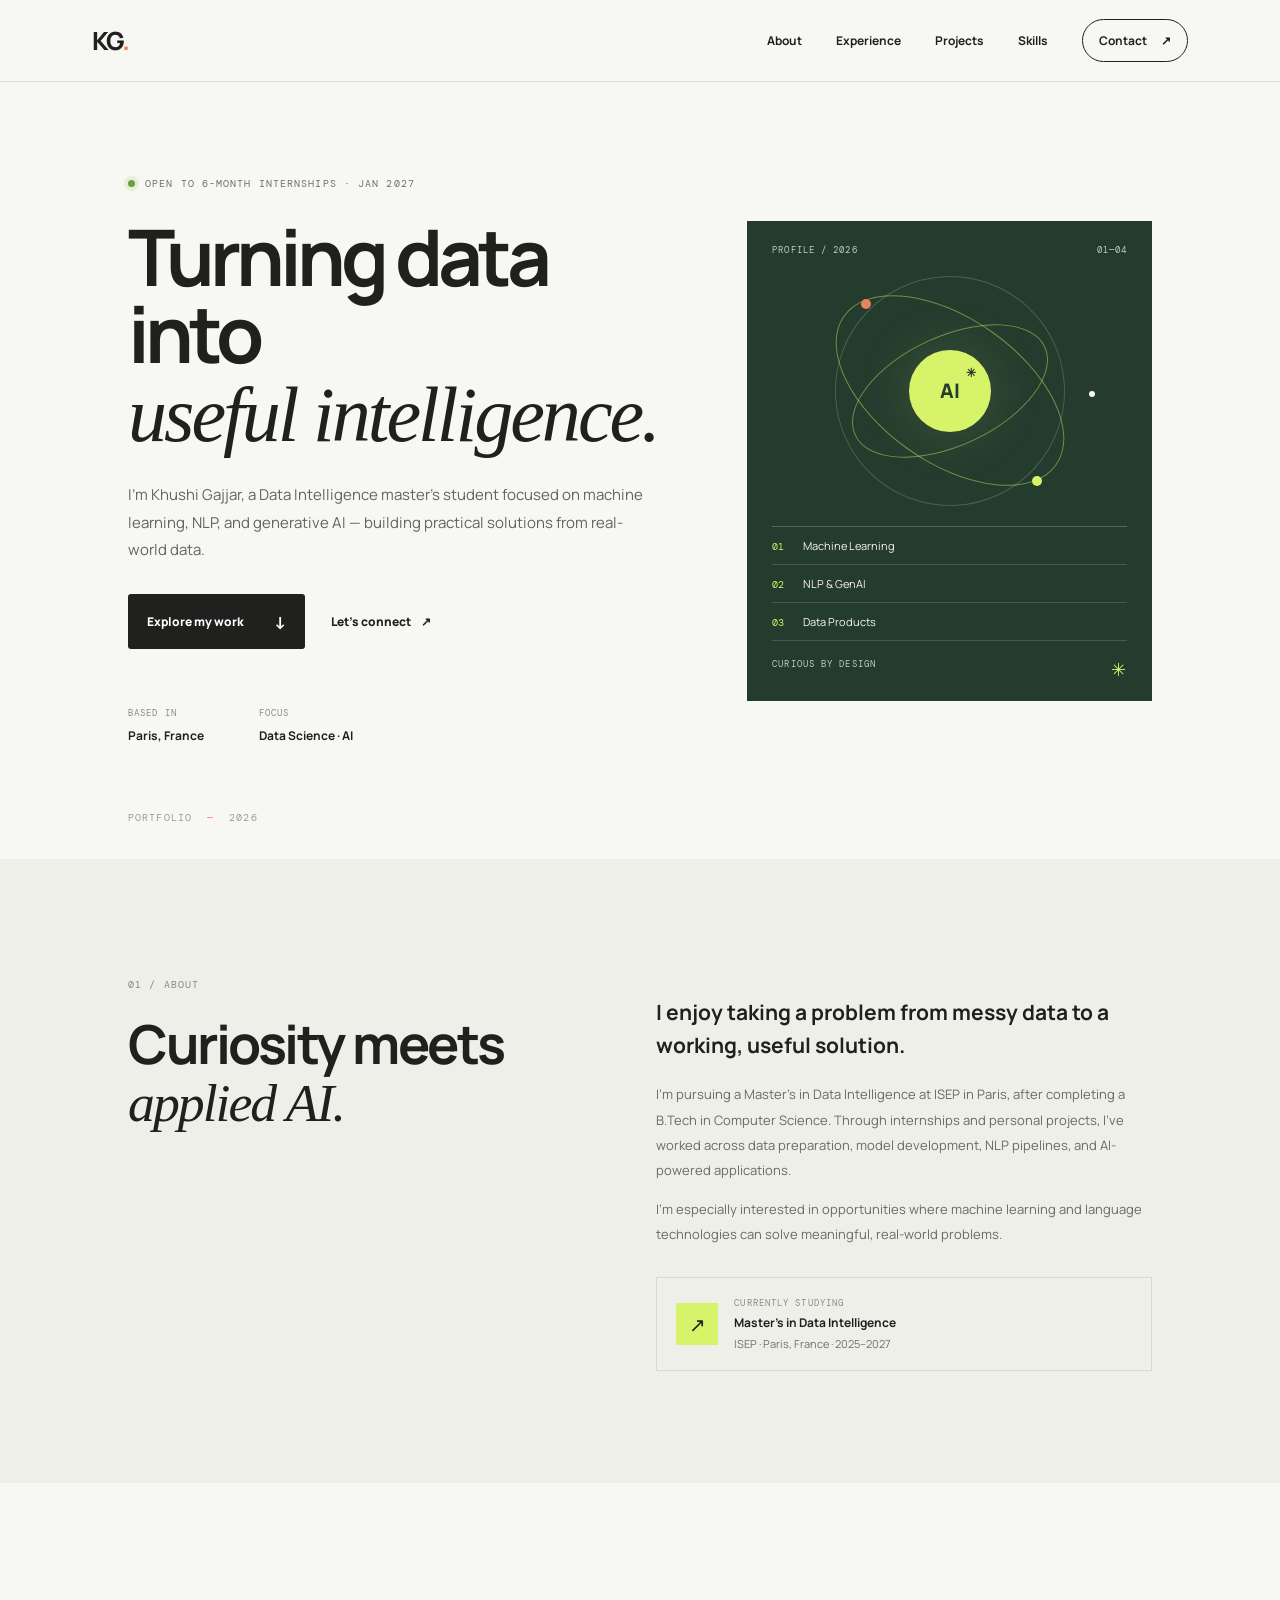
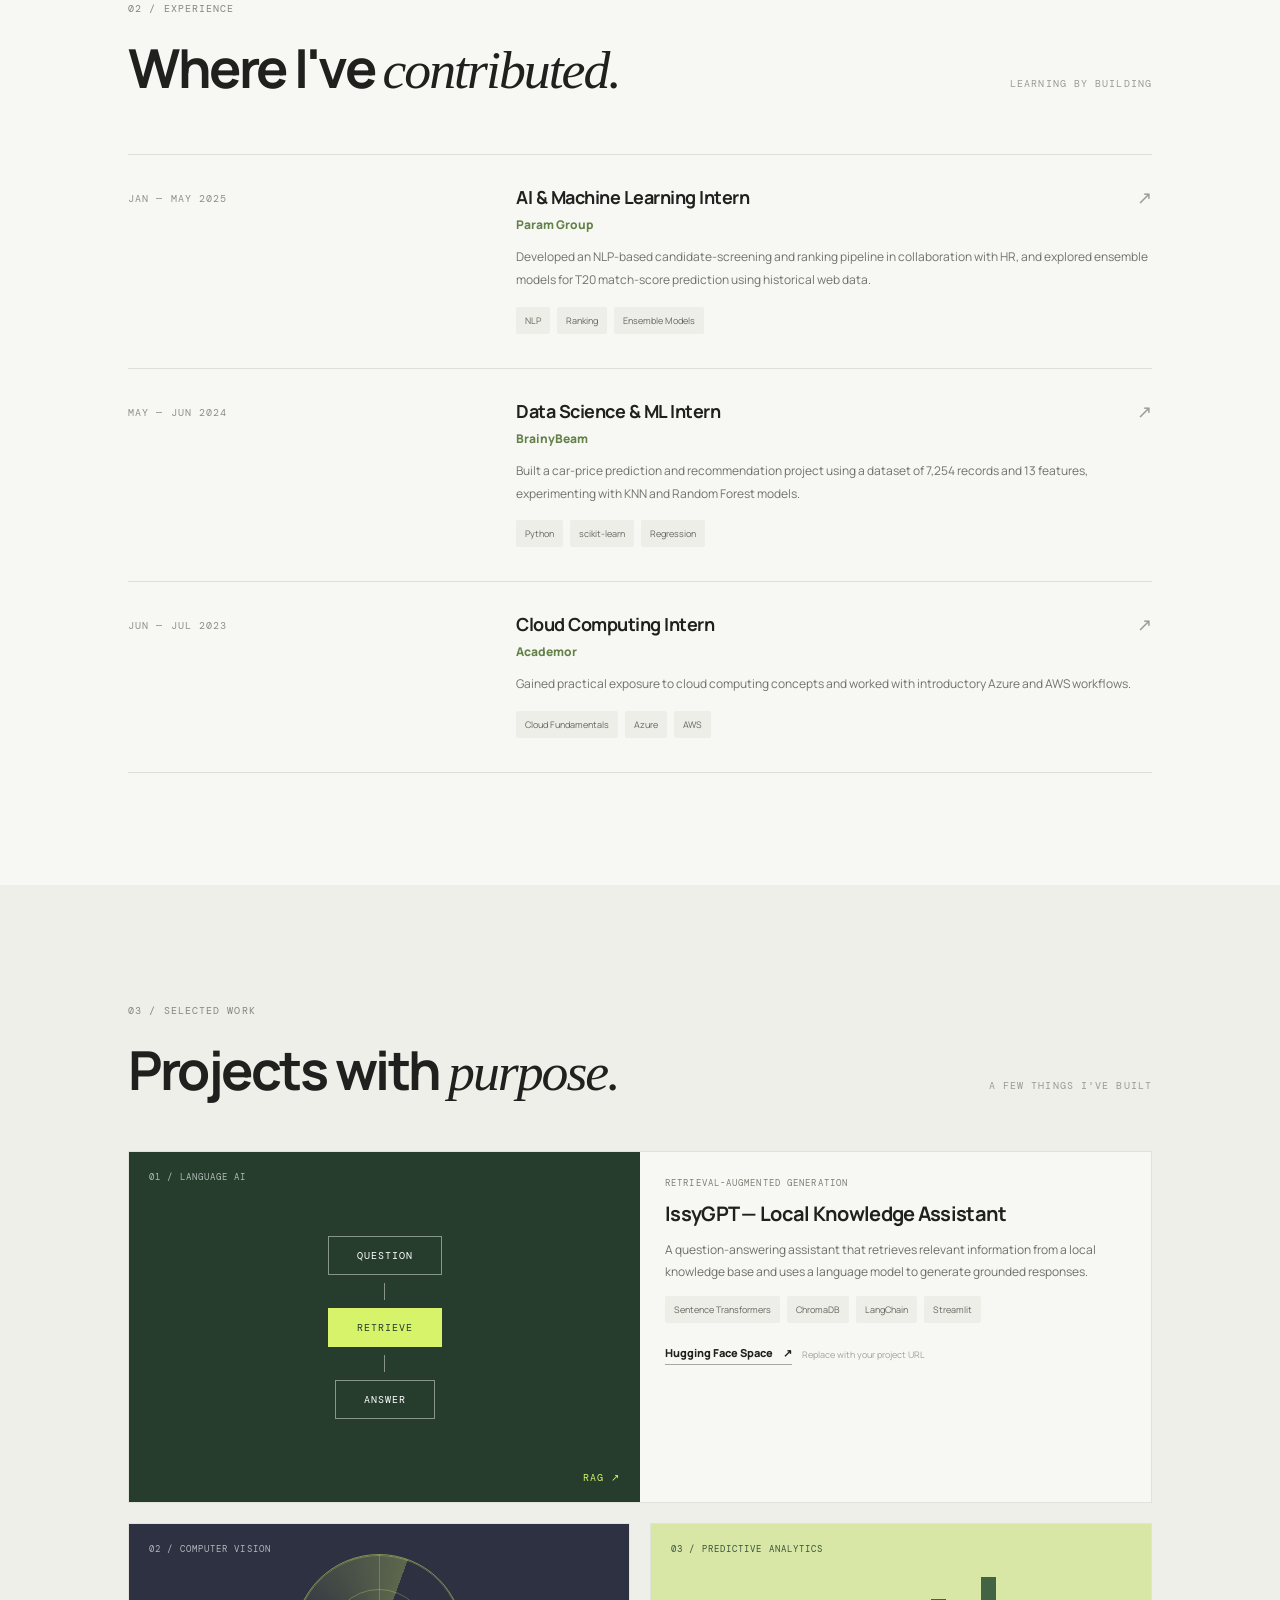
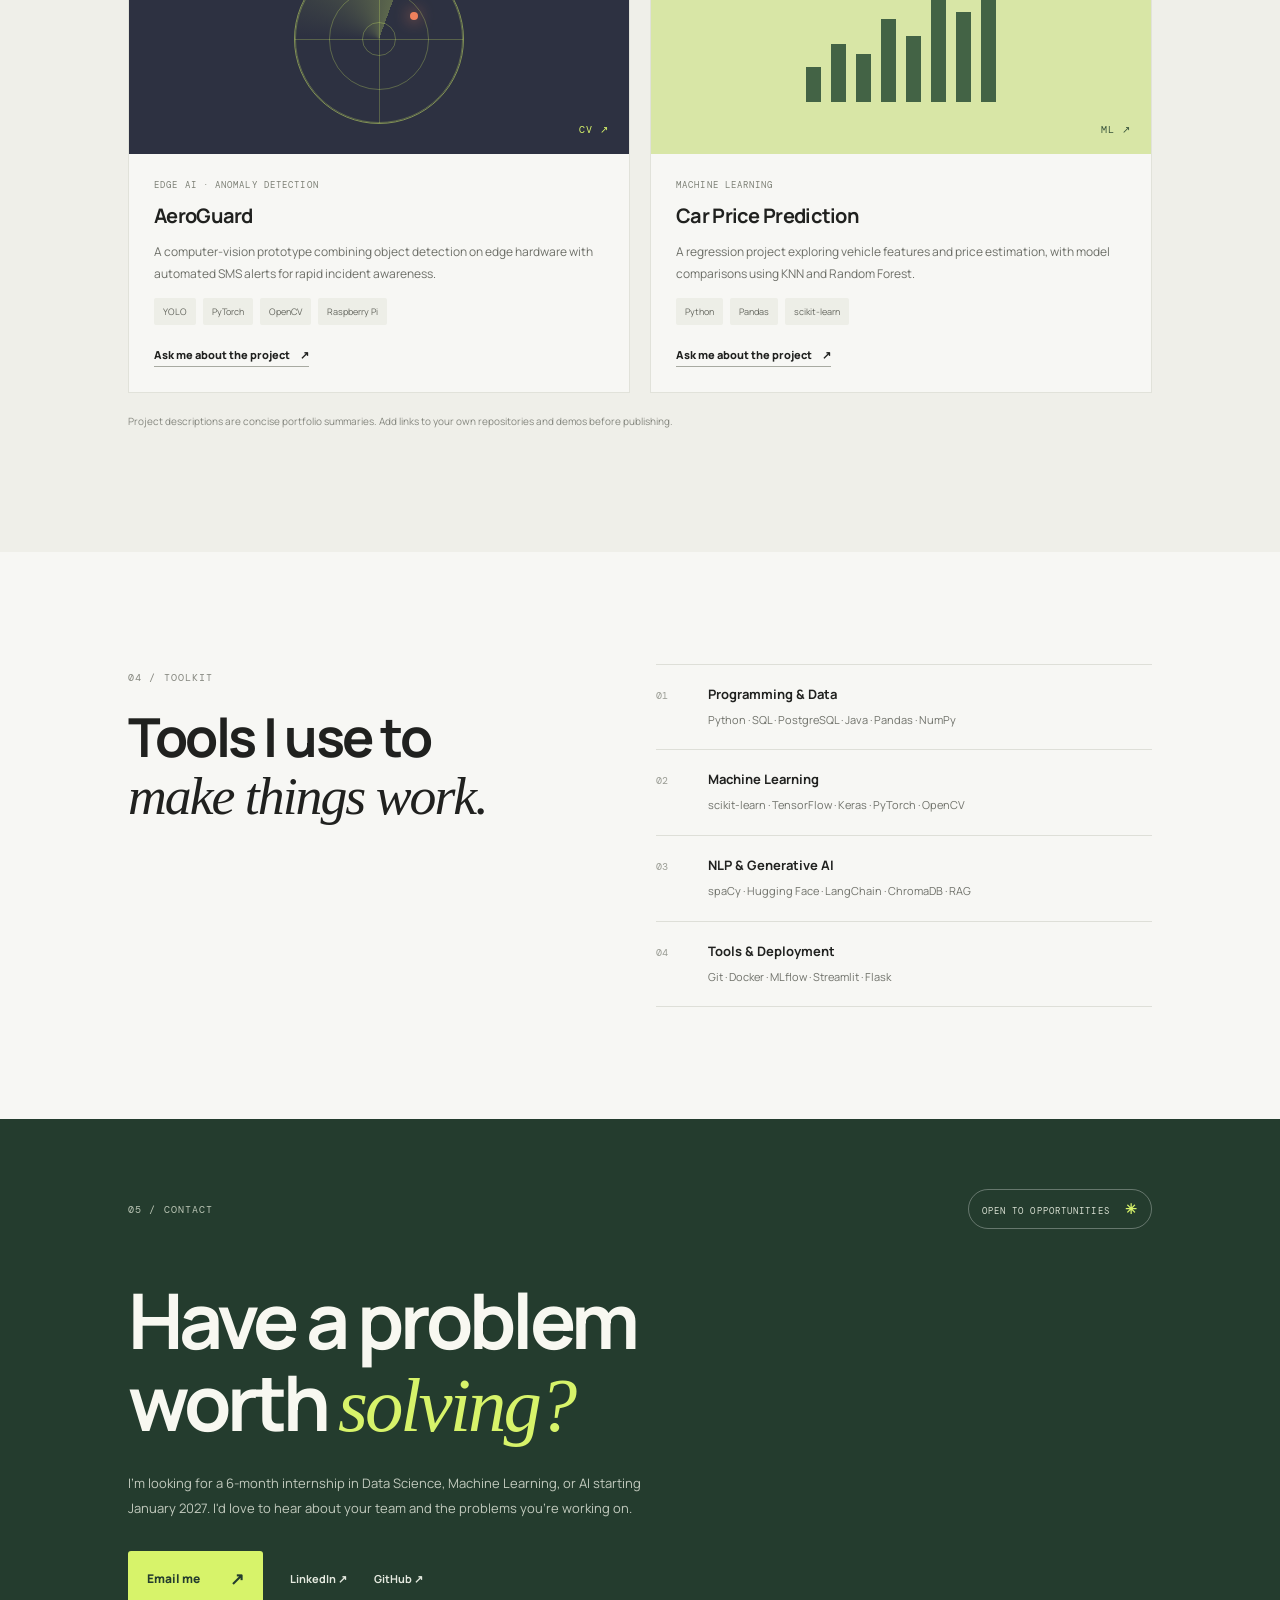
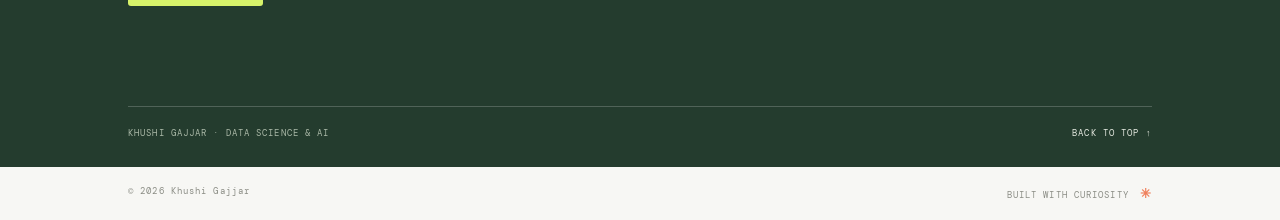
==== index.html @ be87b2b6 "Add files via upload" ====
<!DOCTYPE html>
<html lang="en">
<head>
  <meta charset="UTF-8" />
  <meta name="viewport" content="width=device-width, initial-scale=1.0" />
  <meta name="description" content="Khushi Gajjar — Data Science and AI portfolio. Machine learning, NLP, GenAI, and practical AI applications." />
  <meta name="theme-color" content="#f7f7f4" />
  <title>Khushi Gajjar | Data Science & AI</title>
  <link rel="preconnect" href="https://fonts.googleapis.com">
  <link rel="preconnect" href="https://fonts.gstatic.com" crossorigin>
  <link href="https://fonts.googleapis.com/css2?family=DM+Mono:wght@400;500&family=Manrope:wght@400;500;600;700;800&display=swap" rel="stylesheet">
  <link rel="stylesheet" href="styles.css" />
</head>
<body>
  <div class="page-shell">
    <header class="topbar">
      <a class="wordmark" href="#home" aria-label="Khushi Gajjar home">KG<span>.</span></a>
      <nav class="nav" id="nav">
        <a href="#about">About</a>
        <a href="#experience">Experience</a>
        <a href="#projects">Projects</a>
        <a href="#skills">Skills</a>
        <a class="nav-contact" href="#contact">Contact <span>↗</span></a>
      </nav>
      <button class="menu-toggle" id="menuToggle" aria-label="Toggle navigation" aria-expanded="false">☰</button>
    </header>

    <main>
      <section class="hero section" id="home">
        <div class="hero-copy">
          <div class="eyebrow"><span class="status-dot"></span> OPEN TO 6-MONTH INTERNSHIPS · JAN 2027</div>
          <h1>Turning data into<br><span class="serif-accent">useful intelligence.</span></h1>
          <p class="hero-lede">I'm Khushi Gajjar, a Data Intelligence master's student focused on machine learning, NLP, and generative AI — building practical solutions from real-world data.</p>
          <div class="hero-actions">
            <a class="button button-dark" href="#projects">Explore my work <span>↓</span></a>
            <a class="text-link" href="#contact">Let's connect <span>↗</span></a>
          </div>
          <div class="hero-meta">
            <div><span class="meta-label">BASED IN</span><strong>Paris, France</strong></div>
            <div><span class="meta-label">FOCUS</span><strong>Data Science · AI</strong></div>
          </div>
        </div>
        <aside class="hero-card" aria-label="Portfolio focus">
          <div class="card-topline"><span>PROFILE / 2026</span><span>01—04</span></div>
          <div class="orbit-art" aria-hidden="true">
            <div class="orbit orbit-one"></div><div class="orbit orbit-two"></div><div class="orbit orbit-three"></div>
            <div class="orbit-core">AI<span>✳</span></div>
            <i class="node node-a"></i><i class="node node-b"></i><i class="node node-c"></i>
          </div>
          <div class="focus-list">
            <div><span>01</span> Machine Learning</div>
            <div><span>02</span> NLP & GenAI</div>
            <div><span>03</span> Data Products</div>
          </div>
          <div class="card-footer"><span>CURIOUS BY DESIGN</span><span>✳</span></div>
        </aside>
        <div class="hero-index">PORTFOLIO <span>—</span> 2026</div>
      </section>

      <section class="section about-section" id="about">
        <div class="section-heading">
          <span class="section-kicker">01 / ABOUT</span>
          <h2>Curiosity meets<br><span class="serif-accent">applied AI.</span></h2>
        </div>
        <div class="about-content">
          <p class="about-lede">I enjoy taking a problem from messy data to a working, useful solution.</p>
          <p>I'm pursuing a Master's in Data Intelligence at ISEP in Paris, after completing a B.Tech in Computer Science. Through internships and personal projects, I've worked across data preparation, model development, NLP pipelines, and AI-powered applications.</p>
          <p>I'm especially interested in opportunities where machine learning and language technologies can solve meaningful, real-world problems.</p>
          <div class="education-card">
            <div class="education-icon">↗</div>
            <div><span class="meta-label">CURRENTLY STUDYING</span><strong>Master's in Data Intelligence</strong><small>ISEP · Paris, France · 2025–2027</small></div>
          </div>
        </div>
      </section>

      <section class="section experience-section" id="experience">
        <div class="section-heading row-heading">
          <div><span class="section-kicker">02 / EXPERIENCE</span><h2>Where I've <span class="serif-accent">contributed.</span></h2></div>
          <span class="side-note">LEARNING BY BUILDING</span>
        </div>
        <div class="timeline">
          <article class="timeline-item">
            <div class="timeline-date">JAN — MAY 2025</div>
            <div class="timeline-main">
              <div class="timeline-title"><h3>AI & Machine Learning Intern</h3><span class="timeline-arrow">↗</span></div>
              <div class="company">Param Group</div>
              <p>Developed an NLP-based candidate-screening and ranking pipeline in collaboration with HR, and explored ensemble models for T20 match-score prediction using historical web data.</p>
              <div class="tag-row"><span>NLP</span><span>Ranking</span><span>Ensemble Models</span></div>
            </div>
          </article>
          <article class="timeline-item">
            <div class="timeline-date">MAY — JUN 2024</div>
            <div class="timeline-main">
              <div class="timeline-title"><h3>Data Science & ML Intern</h3><span class="timeline-arrow">↗</span></div>
              <div class="company">BrainyBeam</div>
              <p>Built a car-price prediction and recommendation project using a dataset of 7,254 records and 13 features, experimenting with KNN and Random Forest models.</p>
              <div class="tag-row"><span>Python</span><span>scikit-learn</span><span>Regression</span></div>
            </div>
          </article>
          <article class="timeline-item">
            <div class="timeline-date">JUN — JUL 2023</div>
            <div class="timeline-main">
              <div class="timeline-title"><h3>Cloud Computing Intern</h3><span class="timeline-arrow">↗</span></div>
              <div class="company">Academor</div>
              <p>Gained practical exposure to cloud computing concepts and worked with introductory Azure and AWS workflows.</p>
              <div class="tag-row"><span>Cloud Fundamentals</span><span>Azure</span><span>AWS</span></div>
            </div>
          </article>
        </div>
      </section>

      <section class="section projects-section" id="projects">
        <div class="section-heading row-heading">
          <div><span class="section-kicker">03 / SELECTED WORK</span><h2>Projects with <span class="serif-accent">purpose.</span></h2></div>
          <span class="side-note">A FEW THINGS I'VE BUILT</span>
        </div>
        <div class="project-grid">
          <article class="project-card project-featured">
            <div class="project-visual visual-rag"><span class="visual-label">01 / LANGUAGE AI</span><div class="rag-graphic"><div class="rag-box">QUESTION</div><div class="rag-line"></div><div class="rag-box rag-box-accent">RETRIEVE</div><div class="rag-line"></div><div class="rag-box">ANSWER</div></div><span class="visual-corner">RAG ↗</span></div>
            <div class="project-info"><div class="project-type">RETRIEVAL-AUGMENTED GENERATION</div><h3>IssyGPT — Local Knowledge Assistant</h3><p>A question-answering assistant that retrieves relevant information from a local knowledge base and uses a language model to generate grounded responses.</p><div class="tag-row"><span>Sentence Transformers</span><span>ChromaDB</span><span>LangChain</span><span>Streamlit</span></div><div class="project-links"><a href="https://huggingface.co/spaces" target="_blank" rel="noreferrer">Hugging Face Space <span>↗</span></a><span class="edit-note">Replace with your project URL</span></div></div>
          </article>
          <article class="project-card">
            <div class="project-visual visual-vision"><span class="visual-label">02 / COMPUTER VISION</span><div class="radar"><div class="radar-ring ring-one"></div><div class="radar-ring ring-two"></div><div class="radar-ring ring-three"></div><div class="radar-sweep"></div><div class="radar-point"></div></div><span class="visual-corner">CV ↗</span></div>
            <div class="project-info"><div class="project-type">EDGE AI · ANOMALY DETECTION</div><h3>AeroGuard</h3><p>A computer-vision prototype combining object detection on edge hardware with automated SMS alerts for rapid incident awareness.</p><div class="tag-row"><span>YOLO</span><span>PyTorch</span><span>OpenCV</span><span>Raspberry Pi</span></div><div class="project-links"><a href="#contact">Ask me about the project <span>↗</span></a></div></div>
          </article>
          <article class="project-card">
            <div class="project-visual visual-data"><span class="visual-label">03 / PREDICTIVE ANALYTICS</span><div class="chart-bars"><i style="height:28%"></i><i style="height:46%"></i><i style="height:38%"></i><i style="height:66%"></i><i style="height:53%"></i><i style="height:82%"></i><i style="height:72%"></i><i style="height:100%"></i></div><span class="visual-corner">ML ↗</span></div>
            <div class="project-info"><div class="project-type">MACHINE LEARNING</div><h3>Car Price Prediction</h3><p>A regression project exploring vehicle features and price estimation, with model comparisons using KNN and Random Forest.</p><div class="tag-row"><span>Python</span><span>Pandas</span><span>scikit-learn</span></div><div class="project-links"><a href="#contact">Ask me about the project <span>↗</span></a></div></div>
          </article>
        </div>
        <p class="project-disclaimer">Project descriptions are concise portfolio summaries. Add links to your own repositories and demos before publishing.</p>
      </section>

      <section class="section skills-section" id="skills">
        <div class="section-heading">
          <span class="section-kicker">04 / TOOLKIT</span>
          <h2>Tools I use to<br><span class="serif-accent">make things work.</span></h2>
        </div>
        <div class="skills-content">
          <div class="skill-group"><span class="skill-number">01</span><div><h3>Programming & Data</h3><p>Python · SQL · PostgreSQL · Java · Pandas · NumPy</p></div></div>
          <div class="skill-group"><span class="skill-number">02</span><div><h3>Machine Learning</h3><p>scikit-learn · TensorFlow · Keras · PyTorch · OpenCV</p></div></div>
          <div class="skill-group"><span class="skill-number">03</span><div><h3>NLP & Generative AI</h3><p>spaCy · Hugging Face · LangChain · ChromaDB · RAG</p></div></div>
          <div class="skill-group"><span class="skill-number">04</span><div><h3>Tools & Deployment</h3><p>Git · Docker · MLflow · Streamlit · Flask</p></div></div>
        </div>
      </section>

      <section class="contact-section" id="contact">
        <div class="contact-top"><span class="section-kicker">05 / CONTACT</span><span class="contact-stamp">OPEN TO OPPORTUNITIES <b>✳</b></span></div>
        <h2>Have a problem<br>worth <span class="serif-accent">solving?</span></h2>
        <p>I'm looking for a 6-month internship in Data Science, Machine Learning, or AI starting January 2027. I'd love to hear about your team and the problems you're working on.</p>
        <div class="contact-actions"><a class="button button-light" href="mailto:YOUR_EMAIL@example.com">Email me <span>↗</span></a><a class="contact-link" href="https://www.linkedin.com/" target="_blank" rel="noreferrer">LinkedIn ↗</a><a class="contact-link" href="https://github.com/" target="_blank" rel="noreferrer">GitHub ↗</a></div>
        <div class="contact-bottom"><span>KHUSHI GAJJAR · DATA SCIENCE & AI</span><a href="#home">BACK TO TOP ↑</a></div>
      </section>
    </main>
    <footer><span>© <span id="year"></span> Khushi Gajjar</span><span>BUILT WITH CURIOSITY <b>✳</b></span></footer>
  </div>
  <script src="script.js"></script>
</body>
</html>
---- styles.css ----
:root {
  --paper: #f7f7f4; --ink: #20211f; --muted: #6f716b; --line: #dedfd8;
  --green: #d7f36a; --deep-green: #243c2e; --orange: #ef805c; --serif: Georgia, "Times New Roman", serif;
}
* { box-sizing: border-box; }
html { scroll-behavior: smooth; scroll-padding-top: 90px; }
body { margin: 0; background: var(--paper); color: var(--ink); font-family: "Manrope", Arial, sans-serif; -webkit-font-smoothing: antialiased; }
a { color: inherit; text-decoration: none; }
.page-shell { max-width: 1600px; margin: auto; overflow: hidden; }
.topbar { height: 82px; padding: 0 7.2%; display: flex; align-items: center; justify-content: space-between; border-bottom: 1px solid var(--line); }
.wordmark { font-weight: 800; font-size: 25px; letter-spacing: -2px; }.wordmark span { color: var(--orange); }
.nav { display: flex; gap: 34px; align-items: center; font-size: 12px; font-weight: 700; }
.nav a { transition: opacity .2s; }.nav a:hover, .text-link:hover { opacity: .6; }
.nav-contact { border: 1px solid var(--ink); padding: 12px 16px; border-radius: 99px; }.nav-contact span { margin-left: 12px; }
.menu-toggle { display: none; border: 0; background: none; font-size: 24px; }
.section { padding: 112px 10%; }
.hero { min-height: 650px; display: grid; grid-template-columns: 1.15fr .85fr; align-items: center; gap: 7%; position: relative; padding-top: 95px; padding-bottom: 115px; }
.eyebrow, .section-kicker, .meta-label, .card-topline, .card-footer, .hero-index, .timeline-date, .project-type, .visual-label, .visual-corner, .side-note, .contact-stamp, .contact-bottom, footer { font-family: "DM Mono", monospace; font-size: 10px; letter-spacing: 1.1px; }
.eyebrow { display: flex; align-items: center; gap: 10px; color: var(--muted); margin-bottom: 28px; }.status-dot { width: 7px; height: 7px; background: #6e9e42; border-radius: 50%; box-shadow: 0 0 0 4px #e6efd9; }
h1 { font-size: clamp(48px, 6.1vw, 88px); line-height: .99; letter-spacing: -5px; margin: 0; font-weight: 700; }
.serif-accent { font-family: var(--serif); font-weight: 400; font-style: italic; letter-spacing: -3px; }
.hero-lede { max-width: 520px; color: #62645e; line-height: 1.85; font-size: 15px; margin: 28px 0 30px; }
.hero-actions { display: flex; align-items: center; gap: 26px; }.button { display: inline-flex; align-items: center; justify-content: space-between; gap: 30px; padding: 16px 19px; border-radius: 3px; font-size: 12px; font-weight: 800; transition: transform .2s; }.button:hover { transform: translateY(-3px); }.button-dark { background: var(--ink); color: white; }.button span { font-size: 17px; }.text-link { font-size: 12px; font-weight: 800; }.text-link span { margin-left: 8px; }
.hero-meta { display: flex; gap: 55px; margin-top: 58px; }.hero-meta div { display: grid; gap: 8px; }.meta-label { color: #8a8c85; font-size: 9px; }.hero-meta strong { font-size: 12px; }
.hero-card { background: var(--deep-green); color: #f6f6ed; min-height: 440px; padding: 23px 25px 19px; position: relative; overflow: hidden; }.card-topline, .card-footer { display: flex; justify-content: space-between; color: #c1cbbd; font-size: 9px; }.orbit-art { height: 270px; display: grid; place-items: center; position: relative; }.orbit { position: absolute; border: 1px solid rgba(215,243,106,.45); border-radius: 50%; transform: rotate(-25deg); }.orbit-one { width: 210px; height: 110px; }.orbit-two { width: 260px; height: 145px; transform: rotate(35deg); }.orbit-three { width: 230px; height: 230px; border-color: rgba(255,255,255,.18); }.orbit-core { width: 82px; height: 82px; border-radius: 50%; background: var(--green); color: var(--deep-green); display: grid; place-items: center; font-size: 20px; font-weight: 800; z-index: 1; box-shadow: 0 0 55px rgba(215,243,106,.15); }.orbit-core span { font-size: 12px; position: absolute; margin: -37px 0 0 42px; }.node { position: absolute; display: block; width: 10px; height: 10px; background: var(--orange); border-radius: 50%; z-index: 2; }.node-a { top: 43px; left: 25%; }.node-b { bottom: 40px; right: 24%; background: var(--green); }.node-c { top: 50%; right: 9%; width: 6px; height: 6px; background: #f8f6e9; }
.focus-list { border-top: 1px solid rgba(255,255,255,.22); }.focus-list div { padding: 11px 0; border-bottom: 1px solid rgba(255,255,255,.15); font-size: 11px; }.focus-list span { color: var(--green); margin-right: 17px; font-family: "DM Mono", monospace; font-size: 10px; }.card-footer { margin-top: 17px; }.card-footer span:last-child { color: var(--green); font-size: 18px; }
.hero-index { position: absolute; bottom: 35px; left: 10%; color: #9b9d95; }.hero-index span { color: var(--orange); margin: 0 8px; }
.about-section { background: #efefe9; display: grid; grid-template-columns: .9fr 1.1fr; gap: 12%; }.section-kicker { color: #85877f; }.section-heading h2, .contact-section h2 { font-size: clamp(38px, 4.2vw, 58px); line-height: 1.06; letter-spacing: -2.5px; margin: 22px 0 0; }.section-heading .serif-accent { letter-spacing: -2px; }.about-content { padding-top: 25px; max-width: 540px; }.about-content p { color: #686a64; font-size: 13px; line-height: 1.95; }.about-content .about-lede { color: var(--ink); font-size: 21px; line-height: 1.55; font-weight: 700; margin-top: 0; }.education-card { display: flex; align-items: center; gap: 16px; padding: 19px; border: 1px solid #d8d9d0; margin-top: 30px; }.education-icon { width: 42px; height: 42px; display: grid; place-items: center; background: var(--green); font-size: 20px; }.education-card div:last-child { display: grid; gap: 5px; }.education-card strong { font-size: 12px; }.education-card small { color: var(--muted); font-size: 11px; }
.row-heading { display: flex; justify-content: space-between; align-items: end; gap: 30px; }.side-note { color: #999b94; padding-bottom: 9px; }.timeline { margin-top: 55px; border-top: 1px solid var(--line); }.timeline-item { display: grid; grid-template-columns: .65fr 1.35fr; gap: 8%; padding: 30px 0 34px; border-bottom: 1px solid var(--line); }.timeline-date { color: #8d8f87; padding-top: 7px; }.timeline-title { display: flex; justify-content: space-between; gap: 15px; align-items: center; }.timeline-title h3 { font-size: 18px; margin: 0; letter-spacing: -.5px; }.timeline-arrow { font-size: 18px; color: #9b9d95; }.company { font-size: 12px; font-weight: 800; color: #638148; margin-top: 7px; }.timeline-main p { max-width: 650px; color: #70726b; font-size: 12px; line-height: 1.9; margin: 13px 0 15px; }.tag-row { display: flex; flex-wrap: wrap; gap: 7px; }.tag-row span { padding: 7px 9px; background: #edeee7; color: #65675f; font-size: 9px; border-radius: 2px; }
.projects-section { background: #efefe9; }.project-grid { display: grid; grid-template-columns: 1fr 1fr; gap: 20px; margin-top: 50px; }.project-card { background: var(--paper); border: 1px solid #e1e2da; }.project-featured { grid-column: span 2; display: grid; grid-template-columns: 1fr 1fr; }.project-visual { min-height: 230px; position: relative; overflow: hidden; background: #263d2e; color: #fff; display: flex; align-items: center; justify-content: center; }.project-featured .project-visual { min-height: 350px; }.visual-label { position: absolute; top: 19px; left: 20px; color: rgba(255,255,255,.65); font-size: 9px; }.visual-corner { position: absolute; bottom: 18px; right: 20px; color: var(--green); font-size: 10px; }.visual-rag { background: #263d2e; }.rag-graphic { display: flex; flex-direction: column; align-items: center; gap: 8px; }.rag-box { padding: 12px 28px; border: 1px solid rgba(255,255,255,.45); font: 10px "DM Mono", monospace; letter-spacing: 1px; }.rag-box-accent { color: var(--deep-green); background: var(--green); border-color: var(--green); }.rag-line { height: 17px; width: 1px; background: rgba(255,255,255,.45); }.visual-vision { background: #2d3141; }.radar { width: 170px; height: 170px; border: 1px solid rgba(215,243,106,.5); border-radius: 50%; position: relative; overflow: hidden; }.radar-ring { position: absolute; border: 1px solid rgba(215,243,106,.28); border-radius: 50%; inset: 20%; }.ring-two { inset: 40%; }.ring-three { inset: 0; }.radar:before, .radar:after { content: ""; position: absolute; background: rgba(215,243,106,.25); }.radar:before { width: 1px; height: 100%; left: 50%; }.radar:after { height: 1px; width: 100%; top: 50%; }.radar-sweep { position: absolute; inset: 0; background: conic-gradient(from 20deg, transparent 0 70%, rgba(215,243,106,.28) 100%); border-radius: 50%; animation: spin 9s linear infinite; }.radar-point { position: absolute; width: 8px; height: 8px; background: var(--orange); border-radius: 50%; top: 34%; right: 27%; box-shadow: 0 0 15px var(--orange); }.visual-data { background: #d8e6a6; color: var(--deep-green); }.chart-bars { height: 125px; display: flex; align-items: end; gap: 10px; }.chart-bars i { width: 15px; background: #34563b; display: block; opacity: .9; }.visual-data .visual-label, .visual-data .visual-corner { color: #38543b; }.project-info { padding: 25px; }.project-type { color: #7d8076; font-size: 9px; }.project-info h3 { font-size: 20px; letter-spacing: -.7px; margin: 11px 0; }.project-info p { font-size: 12px; line-height: 1.85; color: #6d6f68; }.project-links { display: flex; flex-wrap: wrap; gap: 10px; align-items: center; margin-top: 22px; font-size: 11px; font-weight: 800; }.project-links a { border-bottom: 1px solid #a8aaa1; padding-bottom: 4px; }.project-links a span { margin-left: 8px; }.edit-note { color: #a1a39b; font-size: 9px; font-weight: 400; }.project-disclaimer { color: #85877f; font-size: 10px; line-height: 1.7; margin-top: 20px; }
.skills-section { display: grid; grid-template-columns: .9fr 1.1fr; gap: 12%; }.skills-content { border-top: 1px solid var(--line); }.skill-group { display: grid; grid-template-columns: 40px 1fr; gap: 12px; padding: 20px 0; border-bottom: 1px solid var(--line); }.skill-number { font: 10px "DM Mono", monospace; color: #9a9c94; padding-top: 4px; }.skill-group h3 { font-size: 13px; margin: 0 0 8px; }.skill-group p { font-size: 11px; line-height: 1.7; color: #70726b; margin: 0; }
.contact-section { background: var(--deep-green); color: #f8f8f1; padding: 70px 10% 28px; }.contact-top { display: flex; justify-content: space-between; align-items: center; }.contact-section .section-kicker { color: #bac5b5; }.contact-stamp { border: 1px solid rgba(255,255,255,.3); border-radius: 99px; padding: 10px 13px; color: #d8dfd2; font-size: 9px; }.contact-stamp b { color: var(--green); margin-left: 9px; font-size: 14px; }.contact-section h2 { font-size: clamp(45px, 6vw, 78px); margin-top: 50px; letter-spacing: -4px; }.contact-section .serif-accent { color: var(--green); }.contact-section > p { color: #c2cabe; max-width: 520px; font-size: 13px; line-height: 1.9; margin: 25px 0 30px; }.contact-actions { display: flex; align-items: center; gap: 27px; }.button-light { background: var(--green); color: var(--deep-green); }.contact-link { font-size: 11px; font-weight: 700; color: #e4e9df; }.contact-bottom { display: flex; justify-content: space-between; margin-top: 100px; padding-top: 20px; border-top: 1px solid rgba(255,255,255,.2); color: #aab8a7; font-size: 9px; }.contact-bottom a { color: #e5e9e0; }footer { display: flex; justify-content: space-between; padding: 18px 10%; color: #8b8d85; font-size: 9px; }footer b { color: var(--orange); font-size: 13px; margin-left: 5px; }
@keyframes spin { to { transform: rotate(360deg); } }
@media (max-width: 850px) { .topbar { padding: 0 6%; }.section { padding: 80px 7%; }.hero { grid-template-columns: 1fr; gap: 45px; padding-top: 75px; }.hero-card { max-width: 480px; width: 100%; }.hero-index { left: 7%; }.about-section, .skills-section { grid-template-columns: 1fr; gap: 30px; }.about-content { padding-top: 0; }.row-heading { align-items: start; flex-direction: column; gap: 15px; }.side-note { padding-bottom: 0; }.contact-section { padding: 60px 7% 25px; } }
@media (max-width: 600px) { .topbar { height: 70px; }.menu-toggle { display: block; }.nav { display: none; position: absolute; top: 69px; left: 0; right: 0; padding: 22px 7%; background: var(--paper); border-bottom: 1px solid var(--line); flex-direction: column; align-items: stretch; gap: 20px; z-index: 10; }.nav.open { display: flex; }.nav-contact { text-align: center; }.hero { padding-top: 60px; padding-bottom: 100px; }.eyebrow { font-size: 8px; }.hero h1 { letter-spacing: -3px; }.serif-accent { letter-spacing: -2px; }.hero-lede { font-size: 13px; }.hero-meta { gap: 28px; margin-top: 42px; }.hero-card { min-height: 410px; padding: 20px; }.orbit-art { height: 235px; }.about-content .about-lede { font-size: 18px; }.section-heading h2 { font-size: 42px; }.timeline-item { grid-template-columns: 1fr; gap: 14px; }.timeline-title h3 { font-size: 16px; }.project-grid { grid-template-columns: 1fr; }.project-featured { grid-column: auto; grid-template-columns: 1fr; }.project-featured .project-visual { min-height: 260px; }.project-visual { min-height: 220px; }.project-info { padding: 21px; }.contact-top { align-items: flex-start; gap: 20px; flex-direction: column; }.contact-section h2 { font-size: 51px; letter-spacing: -3px; }.contact-actions { flex-wrap: wrap; gap: 20px; }.contact-bottom { margin-top: 70px; gap: 15px; flex-direction: column; }footer { padding: 17px 7%; gap: 12px; font-size: 8px; } }
@media (prefers-reduced-motion: reduce) { *, *::before, *::after { scroll-behavior: auto !important; animation-duration: .01ms !important; transition-duration: .01ms !important; } }
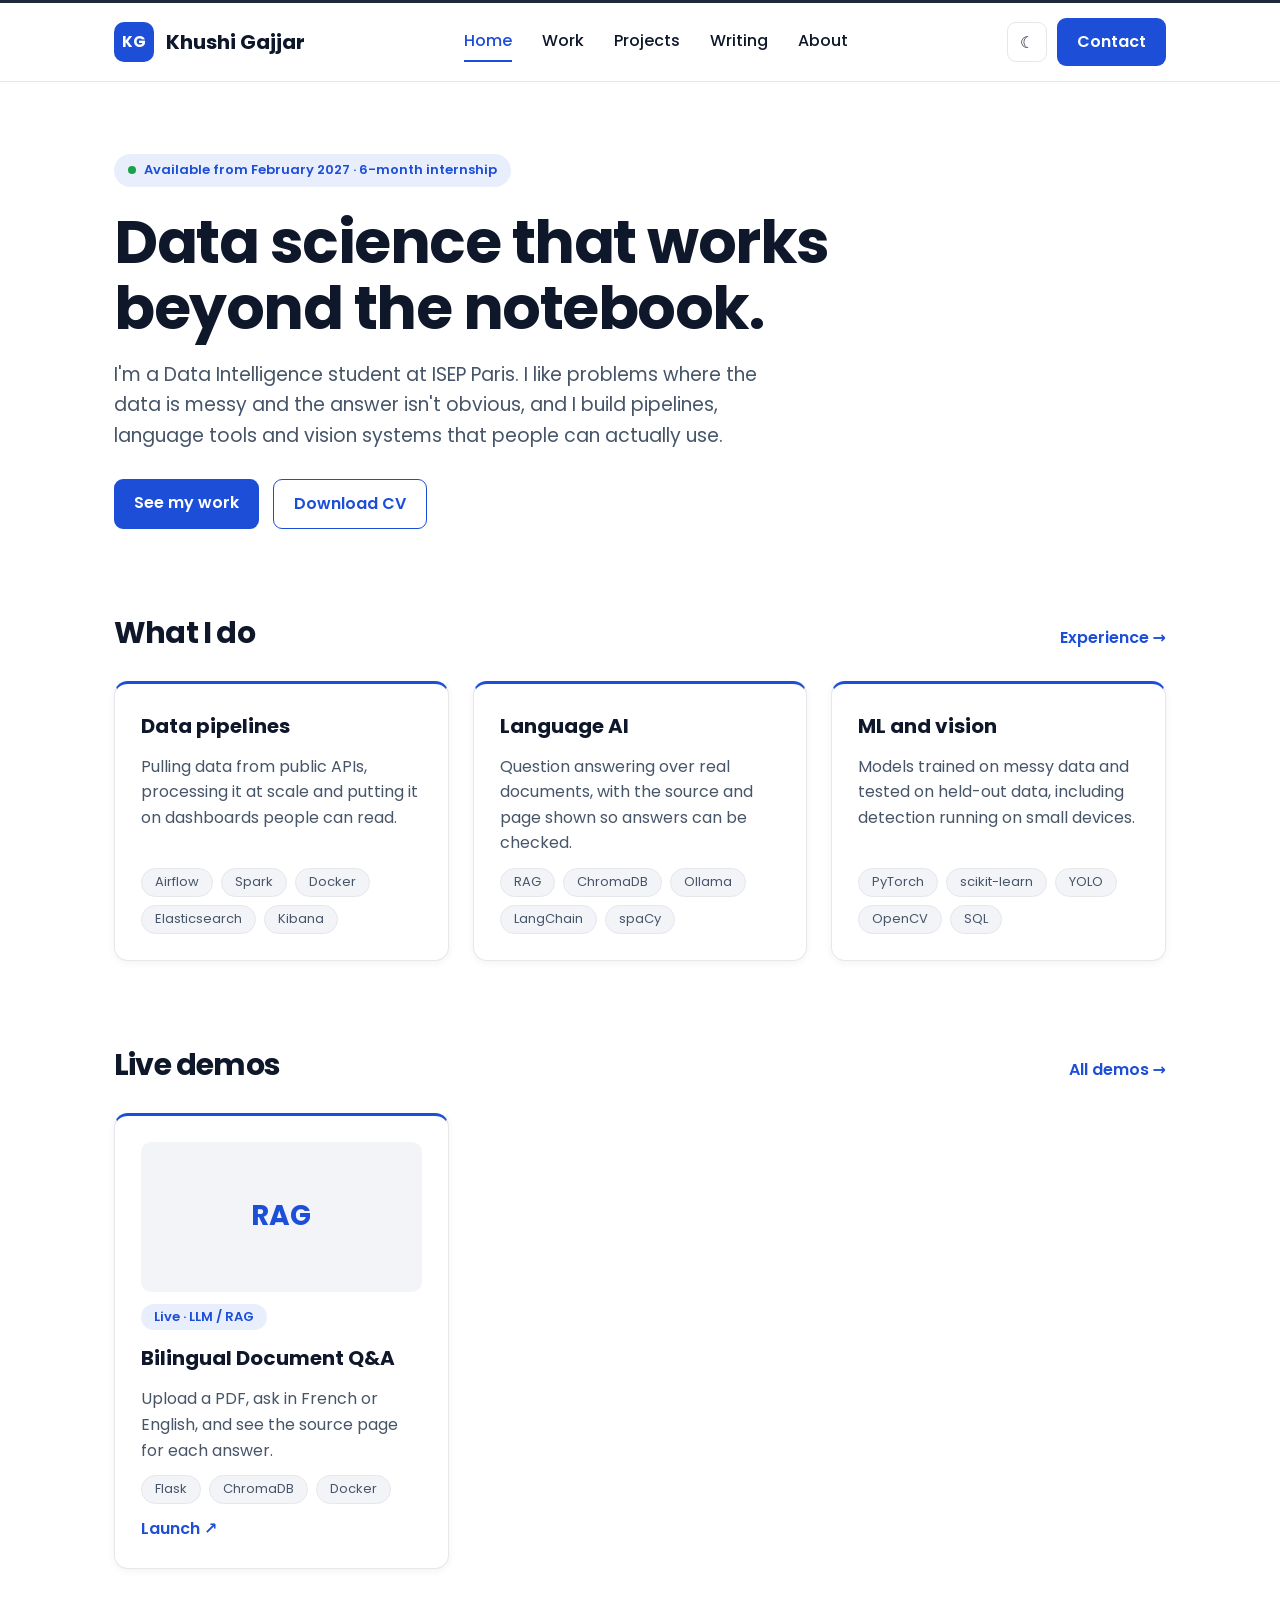
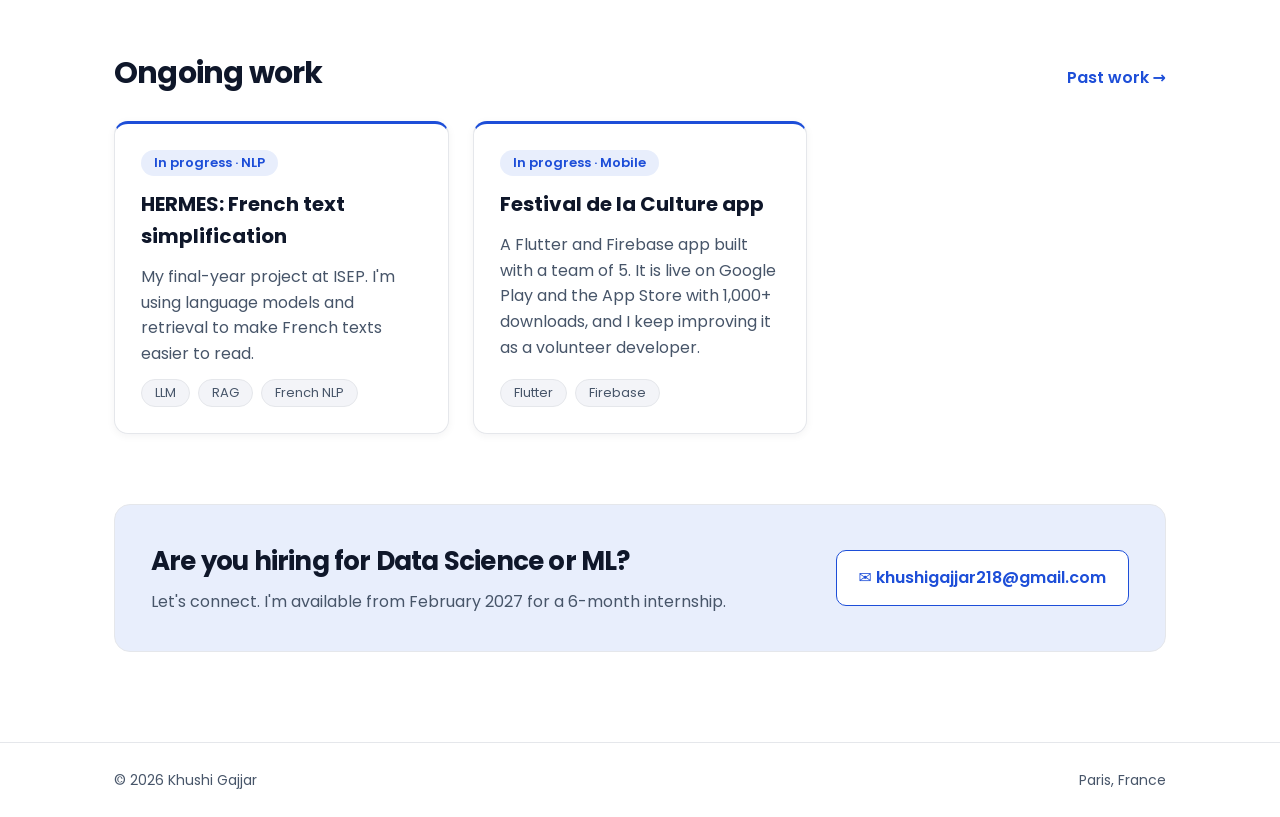
==== commit c1d949cd: "Add files via upload" ====
--- a/index.html
+++ b/index.html
@@ -1,159 +1,17 @@
-<!DOCTYPE html>
-<html lang="en">
-<head>
-  <meta charset="UTF-8" />
-  <meta name="viewport" content="width=device-width, initial-scale=1.0" />
-  <meta name="description" content="Khushi Gajjar — Data Science and AI portfolio. Machine learning, NLP, GenAI, and practical AI applications." />
-  <meta name="theme-color" content="#f7f7f4" />
-  <title>Khushi Gajjar | Data Science & AI</title>
-  <link rel="preconnect" href="https://fonts.googleapis.com">
-  <link rel="preconnect" href="https://fonts.gstatic.com" crossorigin>
-  <link href="https://fonts.googleapis.com/css2?family=DM+Mono:wght@400;500&family=Manrope:wght@400;500;600;700;800&display=swap" rel="stylesheet">
-  <link rel="stylesheet" href="styles.css" />
-</head>
-<body>
-  <div class="page-shell">
-    <header class="topbar">
-      <a class="wordmark" href="#home" aria-label="Khushi Gajjar home">KG<span>.</span></a>
-      <nav class="nav" id="nav">
-        <a href="#about">About</a>
-        <a href="#experience">Experience</a>
-        <a href="#projects">Projects</a>
-        <a href="#skills">Skills</a>
-        <a class="nav-contact" href="#contact">Contact <span>↗</span></a>
-      </nav>
-      <button class="menu-toggle" id="menuToggle" aria-label="Toggle navigation" aria-expanded="false">☰</button>
-    </header>
-
-    <main>
-      <section class="hero section" id="home">
-        <div class="hero-copy">
-          <div class="eyebrow"><span class="status-dot"></span> OPEN TO 6-MONTH INTERNSHIPS · JAN 2027</div>
-          <h1>Turning data into<br><span class="serif-accent">useful intelligence.</span></h1>
-          <p class="hero-lede">I'm Khushi Gajjar, a Data Intelligence master's student focused on machine learning, NLP, and generative AI — building practical solutions from real-world data.</p>
-          <div class="hero-actions">
-            <a class="button button-dark" href="#projects">Explore my work <span>↓</span></a>
-            <a class="text-link" href="#contact">Let's connect <span>↗</span></a>
-          </div>
-          <div class="hero-meta">
-            <div><span class="meta-label">BASED IN</span><strong>Paris, France</strong></div>
-            <div><span class="meta-label">FOCUS</span><strong>Data Science · AI</strong></div>
-          </div>
-        </div>
-        <aside class="hero-card" aria-label="Portfolio focus">
-          <div class="card-topline"><span>PROFILE / 2026</span><span>01—04</span></div>
-          <div class="orbit-art" aria-hidden="true">
-            <div class="orbit orbit-one"></div><div class="orbit orbit-two"></div><div class="orbit orbit-three"></div>
-            <div class="orbit-core">AI<span>✳</span></div>
-            <i class="node node-a"></i><i class="node node-b"></i><i class="node node-c"></i>
-          </div>
-          <div class="focus-list">
-            <div><span>01</span> Machine Learning</div>
-            <div><span>02</span> NLP & GenAI</div>
-            <div><span>03</span> Data Products</div>
-          </div>
-          <div class="card-footer"><span>CURIOUS BY DESIGN</span><span>✳</span></div>
-        </aside>
-        <div class="hero-index">PORTFOLIO <span>—</span> 2026</div>
-      </section>
-
-      <section class="section about-section" id="about">
-        <div class="section-heading">
-          <span class="section-kicker">01 / ABOUT</span>
-          <h2>Curiosity meets<br><span class="serif-accent">applied AI.</span></h2>
-        </div>
-        <div class="about-content">
-          <p class="about-lede">I enjoy taking a problem from messy data to a working, useful solution.</p>
-          <p>I'm pursuing a Master's in Data Intelligence at ISEP in Paris, after completing a B.Tech in Computer Science. Through internships and personal projects, I've worked across data preparation, model development, NLP pipelines, and AI-powered applications.</p>
-          <p>I'm especially interested in opportunities where machine learning and language technologies can solve meaningful, real-world problems.</p>
-          <div class="education-card">
-            <div class="education-icon">↗</div>
-            <div><span class="meta-label">CURRENTLY STUDYING</span><strong>Master's in Data Intelligence</strong><small>ISEP · Paris, France · 2025–2027</small></div>
-          </div>
-        </div>
-      </section>
-
-      <section class="section experience-section" id="experience">
-        <div class="section-heading row-heading">
-          <div><span class="section-kicker">02 / EXPERIENCE</span><h2>Where I've <span class="serif-accent">contributed.</span></h2></div>
-          <span class="side-note">LEARNING BY BUILDING</span>
-        </div>
-        <div class="timeline">
-          <article class="timeline-item">
-            <div class="timeline-date">JAN — MAY 2025</div>
-            <div class="timeline-main">
-              <div class="timeline-title"><h3>AI & Machine Learning Intern</h3><span class="timeline-arrow">↗</span></div>
-              <div class="company">Param Group</div>
-              <p>Developed an NLP-based candidate-screening and ranking pipeline in collaboration with HR, and explored ensemble models for T20 match-score prediction using historical web data.</p>
-              <div class="tag-row"><span>NLP</span><span>Ranking</span><span>Ensemble Models</span></div>
-            </div>
-          </article>
-          <article class="timeline-item">
-            <div class="timeline-date">MAY — JUN 2024</div>
-            <div class="timeline-main">
-              <div class="timeline-title"><h3>Data Science & ML Intern</h3><span class="timeline-arrow">↗</span></div>
-              <div class="company">BrainyBeam</div>
-              <p>Built a car-price prediction and recommendation project using a dataset of 7,254 records and 13 features, experimenting with KNN and Random Forest models.</p>
-              <div class="tag-row"><span>Python</span><span>scikit-learn</span><span>Regression</span></div>
-            </div>
-          </article>
-          <article class="timeline-item">
-            <div class="timeline-date">JUN — JUL 2023</div>
-            <div class="timeline-main">
-              <div class="timeline-title"><h3>Cloud Computing Intern</h3><span class="timeline-arrow">↗</span></div>
-              <div class="company">Academor</div>
-              <p>Gained practical exposure to cloud computing concepts and worked with introductory Azure and AWS workflows.</p>
-              <div class="tag-row"><span>Cloud Fundamentals</span><span>Azure</span><span>AWS</span></div>
-            </div>
-          </article>
-        </div>
-      </section>
-
-      <section class="section projects-section" id="projects">
-        <div class="section-heading row-heading">
-          <div><span class="section-kicker">03 / SELECTED WORK</span><h2>Projects with <span class="serif-accent">purpose.</span></h2></div>
-          <span class="side-note">A FEW THINGS I'VE BUILT</span>
-        </div>
-        <div class="project-grid">
-          <article class="project-card project-featured">
-            <div class="project-visual visual-rag"><span class="visual-label">01 / LANGUAGE AI</span><div class="rag-graphic"><div class="rag-box">QUESTION</div><div class="rag-line"></div><div class="rag-box rag-box-accent">RETRIEVE</div><div class="rag-line"></div><div class="rag-box">ANSWER</div></div><span class="visual-corner">RAG ↗</span></div>
-            <div class="project-info"><div class="project-type">RETRIEVAL-AUGMENTED GENERATION</div><h3>IssyGPT — Local Knowledge Assistant</h3><p>A question-answering assistant that retrieves relevant information from a local knowledge base and uses a language model to generate grounded responses.</p><div class="tag-row"><span>Sentence Transformers</span><span>ChromaDB</span><span>LangChain</span><span>Streamlit</span></div><div class="project-links"><a href="https://huggingface.co/spaces" target="_blank" rel="noreferrer">Hugging Face Space <span>↗</span></a><span class="edit-note">Replace with your project URL</span></div></div>
-          </article>
-          <article class="project-card">
-            <div class="project-visual visual-vision"><span class="visual-label">02 / COMPUTER VISION</span><div class="radar"><div class="radar-ring ring-one"></div><div class="radar-ring ring-two"></div><div class="radar-ring ring-three"></div><div class="radar-sweep"></div><div class="radar-point"></div></div><span class="visual-corner">CV ↗</span></div>
-            <div class="project-info"><div class="project-type">EDGE AI · ANOMALY DETECTION</div><h3>AeroGuard</h3><p>A computer-vision prototype combining object detection on edge hardware with automated SMS alerts for rapid incident awareness.</p><div class="tag-row"><span>YOLO</span><span>PyTorch</span><span>OpenCV</span><span>Raspberry Pi</span></div><div class="project-links"><a href="#contact">Ask me about the project <span>↗</span></a></div></div>
-          </article>
-          <article class="project-card">
-            <div class="project-visual visual-data"><span class="visual-label">03 / PREDICTIVE ANALYTICS</span><div class="chart-bars"><i style="height:28%"></i><i style="height:46%"></i><i style="height:38%"></i><i style="height:66%"></i><i style="height:53%"></i><i style="height:82%"></i><i style="height:72%"></i><i style="height:100%"></i></div><span class="visual-corner">ML ↗</span></div>
-            <div class="project-info"><div class="project-type">MACHINE LEARNING</div><h3>Car Price Prediction</h3><p>A regression project exploring vehicle features and price estimation, with model comparisons using KNN and Random Forest.</p><div class="tag-row"><span>Python</span><span>Pandas</span><span>scikit-learn</span></div><div class="project-links"><a href="#contact">Ask me about the project <span>↗</span></a></div></div>
-          </article>
-        </div>
-        <p class="project-disclaimer">Project descriptions are concise portfolio summaries. Add links to your own repositories and demos before publishing.</p>
-      </section>
-
-      <section class="section skills-section" id="skills">
-        <div class="section-heading">
-          <span class="section-kicker">04 / TOOLKIT</span>
-          <h2>Tools I use to<br><span class="serif-accent">make things work.</span></h2>
-        </div>
-        <div class="skills-content">
-          <div class="skill-group"><span class="skill-number">01</span><div><h3>Programming & Data</h3><p>Python · SQL · PostgreSQL · Java · Pandas · NumPy</p></div></div>
-          <div class="skill-group"><span class="skill-number">02</span><div><h3>Machine Learning</h3><p>scikit-learn · TensorFlow · Keras · PyTorch · OpenCV</p></div></div>
-          <div class="skill-group"><span class="skill-number">03</span><div><h3>NLP & Generative AI</h3><p>spaCy · Hugging Face · LangChain · ChromaDB · RAG</p></div></div>
-          <div class="skill-group"><span class="skill-number">04</span><div><h3>Tools & Deployment</h3><p>Git · Docker · MLflow · Streamlit · Flask</p></div></div>
-        </div>
-      </section>
-
-      <section class="contact-section" id="contact">
-        <div class="contact-top"><span class="section-kicker">05 / CONTACT</span><span class="contact-stamp">OPEN TO OPPORTUNITIES <b>✳</b></span></div>
-        <h2>Have a problem<br>worth <span class="serif-accent">solving?</span></h2>
-        <p>I'm looking for a 6-month internship in Data Science, Machine Learning, or AI starting January 2027. I'd love to hear about your team and the problems you're working on.</p>
-        <div class="contact-actions"><a class="button button-light" href="mailto:YOUR_EMAIL@example.com">Email me <span>↗</span></a><a class="contact-link" href="https://www.linkedin.com/" target="_blank" rel="noreferrer">LinkedIn ↗</a><a class="contact-link" href="https://github.com/" target="_blank" rel="noreferrer">GitHub ↗</a></div>
-        <div class="contact-bottom"><span>KHUSHI GAJJAR · DATA SCIENCE & AI</span><a href="#home">BACK TO TOP ↑</a></div>
-      </section>
-    </main>
-    <footer><span>© <span id="year"></span> Khushi Gajjar</span><span>BUILT WITH CURIOSITY <b>✳</b></span></footer>
-  </div>
-  <script src="script.js"></script>
-</body>
-</html>
+<!DOCTYPE html><html lang="en"><head><meta charset="UTF-8"><meta name="viewport" content="width=device-width,initial-scale=1"><title>Home | Khushi Gajjar</title><meta name="description" content="Khushi Gajjar, data science and AI student in Paris, building pipelines, RAG apps and edge vision systems."><link rel="preconnect" href="https://fonts.googleapis.com"><link rel="preconnect" href="https://fonts.gstatic.com" crossorigin><link href="https://fonts.googleapis.com/css2?family=Poppins:wght@400;500;600;700&display=swap" rel="stylesheet"><link rel="stylesheet" href="styles.css"></head><body>
+<header><div class="wrap"><a class="brand" href="index.html"><span class="badge">KG</span>Khushi Gajjar</a><nav id="nav"><a href="index.html" class="on">Home</a><a href="work.html">Work</a><a href="projects.html">Projects</a><a href="writing.html">Writing</a><a href="about.html">About</a></nav><div class="tools"><button class="icon" id="theme" aria-label="Toggle dark mode"></button><a class="btn" href="about.html#contact">Contact</a><button class="icon menu" id="menu" aria-label="Menu" aria-expanded="false">☰</button></div></div></header>
+<main><div class="wrap"><span class="avail">Available from February 2027 · 6-month internship</span>
+<h1>Data science that works<br>beyond the notebook.</h1>
+<p class="lede">I'm a Data Intelligence student at ISEP Paris. I like problems where the data is messy and the answer isn't obvious, and I build pipelines, language tools and vision systems that people can actually use.</p>
+<div class="row"><a class="btn" href="work.html">See my work</a><a class="btn alt" href="CV_Khushi_Gajjar.pdf">Download CV</a></div>
+<div class="head"><h2>What I do</h2><a href="about.html">Experience →</a></div>
+<div class="grid">
+<div class="card"><h3>Data pipelines</h3><p>Pulling data from public APIs, processing it at scale and putting it on dashboards people can read.</p><div class="tags"><span>Airflow</span><span>Spark</span><span>Docker</span><span>Elasticsearch</span><span>Kibana</span></div></div>
+<div class="card"><h3>Language AI</h3><p>Question answering over real documents, with the source and page shown so answers can be checked.</p><div class="tags"><span>RAG</span><span>ChromaDB</span><span>Ollama</span><span>LangChain</span><span>spaCy</span></div></div>
+<div class="card"><h3>ML and vision</h3><p>Models trained on messy data and tested on held-out data, including detection running on small devices.</p><div class="tags"><span>PyTorch</span><span>scikit-learn</span><span>YOLO</span><span>OpenCV</span><span>SQL</span></div></div></div><div class="head"><h2>Live demos</h2><a href="projects.html">All demos →</a></div>
+<div class="grid"><div class="card"><div class="viz">RAG</div><span class="cat">Live · LLM / RAG</span><h3>Bilingual Document Q&amp;A</h3><p>Upload a PDF, ask in French or English, and see the source page for each answer.</p><div class="tags"><span>Flask</span><span>ChromaDB</span><span>Docker</span></div><a href="https://huggingface.co/spaces" target="_blank" rel="noreferrer" style="color:var(--blue);font-weight:600">Launch ↗</a></div></div>
+<div class="head"><h2>Ongoing work</h2><a href="work.html">Past work →</a></div>
+<div class="grid"><div class="card"><span class="cat">In progress · NLP</span><h3>HERMES: French text simplification</h3><p>My final-year project at ISEP. I'm using language models and retrieval to make French texts easier to read.</p><div class="tags"><span>LLM</span><span>RAG</span><span>French NLP</span></div></div>
+<div class="card"><span class="cat">In progress · Mobile</span><h3>Festival de la Culture app</h3><p>A Flutter and Firebase app built with a team of 5. It is live on Google Play and the App Store with 1,000+ downloads, and I keep improving it as a volunteer developer.</p><div class="tags"><span>Flutter</span><span>Firebase</span></div></div></div>
+<div class="hire"><div><h2>Are you hiring for Data Science or ML?</h2><p>Let's connect. I'm available from February 2027 for a 6-month internship.</p></div><a class="mail" href="mailto:khushigajjar218@gmail.com">✉ khushigajjar218@gmail.com</a></div></div></main>
+<footer><div class="wrap"><span>© <span id="y"></span> Khushi Gajjar</span><span>Paris, France</span></div></footer><script src="script.js"></script></body></html>
--- a/styles.css
+++ b/styles.css
@@ -1,36 +1,36 @@
- :root {
-  --paper: #f7f7f4; --ink: #20211f; --muted: #6f716b; --line: #dedfd8;
-  --green: #d7f36a; --deep-green: #243c2e; --orange: #ef805c; --serif: Georgia, "Times New Roman", serif;
-}
-* { box-sizing: border-box; }
-html { scroll-behavior: smooth; scroll-padding-top: 90px; }
-body { margin: 0; background: var(--paper); color: var(--ink); font-family: "Manrope", Arial, sans-serif; -webkit-font-smoothing: antialiased; }
-a { color: inherit; text-decoration: none; }
-.page-shell { max-width: 1600px; margin: auto; overflow: hidden; }
-.topbar { height: 82px; padding: 0 7.2%; display: flex; align-items: center; justify-content: space-between; border-bottom: 1px solid var(--line); }
-.wordmark { font-weight: 800; font-size: 25px; letter-spacing: -2px; }.wordmark span { color: var(--orange); }
-.nav { display: flex; gap: 34px; align-items: center; font-size: 12px; font-weight: 700; }
-.nav a { transition: opacity .2s; }.nav a:hover, .text-link:hover { opacity: .6; }
-.nav-contact { border: 1px solid var(--ink); padding: 12px 16px; border-radius: 99px; }.nav-contact span { margin-left: 12px; }
-.menu-toggle { display: none; border: 0; background: none; font-size: 24px; }
-.section { padding: 112px 10%; }
-.hero { min-height: 650px; display: grid; grid-template-columns: 1.15fr .85fr; align-items: center; gap: 7%; position: relative; padding-top: 95px; padding-bottom: 115px; }
-.eyebrow, .section-kicker, .meta-label, .card-topline, .card-footer, .hero-index, .timeline-date, .project-type, .visual-label, .visual-corner, .side-note, .contact-stamp, .contact-bottom, footer { font-family: "DM Mono", monospace; font-size: 10px; letter-spacing: 1.1px; }
-.eyebrow { display: flex; align-items: center; gap: 10px; color: var(--muted); margin-bottom: 28px; }.status-dot { width: 7px; height: 7px; background: #6e9e42; border-radius: 50%; box-shadow: 0 0 0 4px #e6efd9; }
-h1 { font-size: clamp(48px, 6.1vw, 88px); line-height: .99; letter-spacing: -5px; margin: 0; font-weight: 700; }
-.serif-accent { font-family: var(--serif); font-weight: 400; font-style: italic; letter-spacing: -3px; }
-.hero-lede { max-width: 520px; color: #62645e; line-height: 1.85; font-size: 15px; margin: 28px 0 30px; }
-.hero-actions { display: flex; align-items: center; gap: 26px; }.button { display: inline-flex; align-items: center; justify-content: space-between; gap: 30px; padding: 16px 19px; border-radius: 3px; font-size: 12px; font-weight: 800; transition: transform .2s; }.button:hover { transform: translateY(-3px); }.button-dark { background: var(--ink); color: white; }.button span { font-size: 17px; }.text-link { font-size: 12px; font-weight: 800; }.text-link span { margin-left: 8px; }
-.hero-meta { display: flex; gap: 55px; margin-top: 58px; }.hero-meta div { display: grid; gap: 8px; }.meta-label { color: #8a8c85; font-size: 9px; }.hero-meta strong { font-size: 12px; }
-.hero-card { background: var(--deep-green); color: #f6f6ed; min-height: 440px; padding: 23px 25px 19px; position: relative; overflow: hidden; }.card-topline, .card-footer { display: flex; justify-content: space-between; color: #c1cbbd; font-size: 9px; }.orbit-art { height: 270px; display: grid; place-items: center; position: relative; }.orbit { position: absolute; border: 1px solid rgba(215,243,106,.45); border-radius: 50%; transform: rotate(-25deg); }.orbit-one { width: 210px; height: 110px; }.orbit-two { width: 260px; height: 145px; transform: rotate(35deg); }.orbit-three { width: 230px; height: 230px; border-color: rgba(255,255,255,.18); }.orbit-core { width: 82px; height: 82px; border-radius: 50%; background: var(--green); color: var(--deep-green); display: grid; place-items: center; font-size: 20px; font-weight: 800; z-index: 1; box-shadow: 0 0 55px rgba(215,243,106,.15); }.orbit-core span { font-size: 12px; position: absolute; margin: -37px 0 0 42px; }.node { position: absolute; display: block; width: 10px; height: 10px; background: var(--orange); border-radius: 50%; z-index: 2; }.node-a { top: 43px; left: 25%; }.node-b { bottom: 40px; right: 24%; background: var(--green); }.node-c { top: 50%; right: 9%; width: 6px; height: 6px; background: #f8f6e9; }
-.focus-list { border-top: 1px solid rgba(255,255,255,.22); }.focus-list div { padding: 11px 0; border-bottom: 1px solid rgba(255,255,255,.15); font-size: 11px; }.focus-list span { color: var(--green); margin-right: 17px; font-family: "DM Mono", monospace; font-size: 10px; }.card-footer { margin-top: 17px; }.card-footer span:last-child { color: var(--green); font-size: 18px; }
-.hero-index { position: absolute; bottom: 35px; left: 10%; color: #9b9d95; }.hero-index span { color: var(--orange); margin: 0 8px; }
-.about-section { background: #efefe9; display: grid; grid-template-columns: .9fr 1.1fr; gap: 12%; }.section-kicker { color: #85877f; }.section-heading h2, .contact-section h2 { font-size: clamp(38px, 4.2vw, 58px); line-height: 1.06; letter-spacing: -2.5px; margin: 22px 0 0; }.section-heading .serif-accent { letter-spacing: -2px; }.about-content { padding-top: 25px; max-width: 540px; }.about-content p { color: #686a64; font-size: 13px; line-height: 1.95; }.about-content .about-lede { color: var(--ink); font-size: 21px; line-height: 1.55; font-weight: 700; margin-top: 0; }.education-card { display: flex; align-items: center; gap: 16px; padding: 19px; border: 1px solid #d8d9d0; margin-top: 30px; }.education-icon { width: 42px; height: 42px; display: grid; place-items: center; background: var(--green); font-size: 20px; }.education-card div:last-child { display: grid; gap: 5px; }.education-card strong { font-size: 12px; }.education-card small { color: var(--muted); font-size: 11px; }
-.row-heading { display: flex; justify-content: space-between; align-items: end; gap: 30px; }.side-note { color: #999b94; padding-bottom: 9px; }.timeline { margin-top: 55px; border-top: 1px solid var(--line); }.timeline-item { display: grid; grid-template-columns: .65fr 1.35fr; gap: 8%; padding: 30px 0 34px; border-bottom: 1px solid var(--line); }.timeline-date { color: #8d8f87; padding-top: 7px; }.timeline-title { display: flex; justify-content: space-between; gap: 15px; align-items: center; }.timeline-title h3 { font-size: 18px; margin: 0; letter-spacing: -.5px; }.timeline-arrow { font-size: 18px; color: #9b9d95; }.company { font-size: 12px; font-weight: 800; color: #638148; margin-top: 7px; }.timeline-main p { max-width: 650px; color: #70726b; font-size: 12px; line-height: 1.9; margin: 13px 0 15px; }.tag-row { display: flex; flex-wrap: wrap; gap: 7px; }.tag-row span { padding: 7px 9px; background: #edeee7; color: #65675f; font-size: 9px; border-radius: 2px; }
-.projects-section { background: #efefe9; }.project-grid { display: grid; grid-template-columns: 1fr 1fr; gap: 20px; margin-top: 50px; }.project-card { background: var(--paper); border: 1px solid #e1e2da; }.project-featured { grid-column: span 2; display: grid; grid-template-columns: 1fr 1fr; }.project-visual { min-height: 230px; position: relative; overflow: hidden; background: #263d2e; color: #fff; display: flex; align-items: center; justify-content: center; }.project-featured .project-visual { min-height: 350px; }.visual-label { position: absolute; top: 19px; left: 20px; color: rgba(255,255,255,.65); font-size: 9px; }.visual-corner { position: absolute; bottom: 18px; right: 20px; color: var(--green); font-size: 10px; }.visual-rag { background: #263d2e; }.rag-graphic { display: flex; flex-direction: column; align-items: center; gap: 8px; }.rag-box { padding: 12px 28px; border: 1px solid rgba(255,255,255,.45); font: 10px "DM Mono", monospace; letter-spacing: 1px; }.rag-box-accent { color: var(--deep-green); background: var(--green); border-color: var(--green); }.rag-line { height: 17px; width: 1px; background: rgba(255,255,255,.45); }.visual-vision { background: #2d3141; }.radar { width: 170px; height: 170px; border: 1px solid rgba(215,243,106,.5); border-radius: 50%; position: relative; overflow: hidden; }.radar-ring { position: absolute; border: 1px solid rgba(215,243,106,.28); border-radius: 50%; inset: 20%; }.ring-two { inset: 40%; }.ring-three { inset: 0; }.radar:before, .radar:after { content: ""; position: absolute; background: rgba(215,243,106,.25); }.radar:before { width: 1px; height: 100%; left: 50%; }.radar:after { height: 1px; width: 100%; top: 50%; }.radar-sweep { position: absolute; inset: 0; background: conic-gradient(from 20deg, transparent 0 70%, rgba(215,243,106,.28) 100%); border-radius: 50%; animation: spin 9s linear infinite; }.radar-point { position: absolute; width: 8px; height: 8px; background: var(--orange); border-radius: 50%; top: 34%; right: 27%; box-shadow: 0 0 15px var(--orange); }.visual-data { background: #d8e6a6; color: var(--deep-green); }.chart-bars { height: 125px; display: flex; align-items: end; gap: 10px; }.chart-bars i { width: 15px; background: #34563b; display: block; opacity: .9; }.visual-data .visual-label, .visual-data .visual-corner { color: #38543b; }.project-info { padding: 25px; }.project-type { color: #7d8076; font-size: 9px; }.project-info h3 { font-size: 20px; letter-spacing: -.7px; margin: 11px 0; }.project-info p { font-size: 12px; line-height: 1.85; color: #6d6f68; }.project-links { display: flex; flex-wrap: wrap; gap: 10px; align-items: center; margin-top: 22px; font-size: 11px; font-weight: 800; }.project-links a { border-bottom: 1px solid #a8aaa1; padding-bottom: 4px; }.project-links a span { margin-left: 8px; }.edit-note { color: #a1a39b; font-size: 9px; font-weight: 400; }.project-disclaimer { color: #85877f; font-size: 10px; line-height: 1.7; margin-top: 20px; }
-.skills-section { display: grid; grid-template-columns: .9fr 1.1fr; gap: 12%; }.skills-content { border-top: 1px solid var(--line); }.skill-group { display: grid; grid-template-columns: 40px 1fr; gap: 12px; padding: 20px 0; border-bottom: 1px solid var(--line); }.skill-number { font: 10px "DM Mono", monospace; color: #9a9c94; padding-top: 4px; }.skill-group h3 { font-size: 13px; margin: 0 0 8px; }.skill-group p { font-size: 11px; line-height: 1.7; color: #70726b; margin: 0; }
-.contact-section { background: var(--deep-green); color: #f8f8f1; padding: 70px 10% 28px; }.contact-top { display: flex; justify-content: space-between; align-items: center; }.contact-section .section-kicker { color: #bac5b5; }.contact-stamp { border: 1px solid rgba(255,255,255,.3); border-radius: 99px; padding: 10px 13px; color: #d8dfd2; font-size: 9px; }.contact-stamp b { color: var(--green); margin-left: 9px; font-size: 14px; }.contact-section h2 { font-size: clamp(45px, 6vw, 78px); margin-top: 50px; letter-spacing: -4px; }.contact-section .serif-accent { color: var(--green); }.contact-section > p { color: #c2cabe; max-width: 520px; font-size: 13px; line-height: 1.9; margin: 25px 0 30px; }.contact-actions { display: flex; align-items: center; gap: 27px; }.button-light { background: var(--green); color: var(--deep-green); }.contact-link { font-size: 11px; font-weight: 700; color: #e4e9df; }.contact-bottom { display: flex; justify-content: space-between; margin-top: 100px; padding-top: 20px; border-top: 1px solid rgba(255,255,255,.2); color: #aab8a7; font-size: 9px; }.contact-bottom a { color: #e5e9e0; }footer { display: flex; justify-content: space-between; padding: 18px 10%; color: #8b8d85; font-size: 9px; }footer b { color: var(--orange); font-size: 13px; margin-left: 5px; }
-@keyframes spin { to { transform: rotate(360deg); } }
-@media (max-width: 850px) { .topbar { padding: 0 6%; }.section { padding: 80px 7%; }.hero { grid-template-columns: 1fr; gap: 45px; padding-top: 75px; }.hero-card { max-width: 480px; width: 100%; }.hero-index { left: 7%; }.about-section, .skills-section { grid-template-columns: 1fr; gap: 30px; }.about-content { padding-top: 0; }.row-heading { align-items: start; flex-direction: column; gap: 15px; }.side-note { padding-bottom: 0; }.contact-section { padding: 60px 7% 25px; } }
-@media (max-width: 600px) { .topbar { height: 70px; }.menu-toggle { display: block; }.nav { display: none; position: absolute; top: 69px; left: 0; right: 0; padding: 22px 7%; background: var(--paper); border-bottom: 1px solid var(--line); flex-direction: column; align-items: stretch; gap: 20px; z-index: 10; }.nav.open { display: flex; }.nav-contact { text-align: center; }.hero { padding-top: 60px; padding-bottom: 100px; }.eyebrow { font-size: 8px; }.hero h1 { letter-spacing: -3px; }.serif-accent { letter-spacing: -2px; }.hero-lede { font-size: 13px; }.hero-meta { gap: 28px; margin-top: 42px; }.hero-card { min-height: 410px; padding: 20px; }.orbit-art { height: 235px; }.about-content .about-lede { font-size: 18px; }.section-heading h2 { font-size: 42px; }.timeline-item { grid-template-columns: 1fr; gap: 14px; }.timeline-title h3 { font-size: 16px; }.project-grid { grid-template-columns: 1fr; }.project-featured { grid-column: auto; grid-template-columns: 1fr; }.project-featured .project-visual { min-height: 260px; }.project-visual { min-height: 220px; }.project-info { padding: 21px; }.contact-top { align-items: flex-start; gap: 20px; flex-direction: column; }.contact-section h2 { font-size: 51px; letter-spacing: -3px; }.contact-actions { flex-wrap: wrap; gap: 20px; }.contact-bottom { margin-top: 70px; gap: 15px; flex-direction: column; }footer { padding: 17px 7%; gap: 12px; font-size: 8px; } }
-@media (prefers-reduced-motion: reduce) { *, *::before, *::after { scroll-behavior: auto !important; animation-duration: .01ms !important; transition-duration: .01ms !important; } }
+:root{--bg:#fff;--card:#fff;--ink:#0f172a;--mut:#475569;--line:#e5e7eb;--pill:#f3f4f8;--blue:#1d4ed8;--soft:#e8eefc}
+[data-theme=dark]{--bg:#0b1020;--card:#121933;--ink:#f1f5f9;--mut:#a5b0c5;--line:#222c4d;--pill:#1a2342;--blue:#6d93ff;--soft:#1b2750}
+*{box-sizing:border-box}html{scroll-behavior:smooth}
+body{margin:0;background:var(--bg);color:var(--ink);font:16px/1.6 Poppins,system-ui,sans-serif;border-top:3px solid #1e293b}
+a{color:inherit;text-decoration:none}.wrap{max-width:1100px;margin:auto;padding:0 24px}
+header{border-bottom:1px solid var(--line)}header .wrap{display:flex;align-items:center;justify-content:space-between;height:78px;gap:16px}
+.brand{display:flex;align-items:center;gap:12px;font-weight:700;font-size:20px}.badge{background:var(--blue);color:#fff;border-radius:10px;width:40px;height:40px;display:grid;place-items:center;font-size:15px}
+nav{display:flex;gap:30px;font-weight:500}nav a{padding:6px 0;border-bottom:2px solid transparent}nav a.on{color:var(--blue);border-color:var(--blue)}
+.tools{display:flex;gap:10px;align-items:center}.icon{width:40px;height:40px;border:1px solid var(--line);background:var(--card);color:var(--ink);border-radius:9px;cursor:pointer;font-size:16px}
+.btn{background:var(--blue);color:#fff;padding:11px 20px;border-radius:9px;font-weight:600}.btn.alt{background:none;color:var(--blue);border:1px solid var(--blue)}
+.menu{display:none}
+main{min-height:70vh;padding:72px 0 90px}h1{font-size:clamp(34px,5.5vw,60px);line-height:1.1;margin:0 0 18px;letter-spacing:-1.5px}
+h2{font-size:30px;margin:0;letter-spacing:-.8px}.lede{color:var(--mut);font-size:19px;max-width:660px}
+.avail{display:inline-flex;gap:8px;align-items:center;background:var(--soft);color:var(--blue);padding:6px 14px;border-radius:99px;font-size:13px;font-weight:600;margin-bottom:22px}.avail:before{content:"";width:8px;height:8px;border-radius:50%;background:#16a34a}
+.row{display:flex;gap:14px;flex-wrap:wrap;margin-top:28px}
+.head{display:flex;justify-content:space-between;align-items:baseline;margin:80px 0 24px}.head a{color:var(--blue);font-weight:600}
+.grid{display:grid;grid-template-columns:repeat(3,1fr);gap:24px}
+.card{background:var(--card);border:1px solid var(--line);border-top:3px solid var(--blue);border-radius:14px;padding:26px;box-shadow:0 2px 8px rgba(15,23,42,.05);display:flex;flex-direction:column;gap:12px}
+.card h3{margin:0;font-size:20px}.card p{margin:0;color:var(--mut)}.tags{display:flex;flex-wrap:wrap;gap:8px;margin-top:auto}
+.tags span,.cat{background:var(--pill);border:1px solid var(--line);padding:3px 13px;border-radius:99px;font-size:13px;color:var(--mut)}.cat{background:var(--soft);color:var(--blue);border:0;font-weight:600;width:fit-content}
+.case{display:grid;grid-template-columns:100px 1fr;gap:20px;border-top:3px solid var(--line);margin-bottom:24px}.case{border:1px solid var(--line);border-radius:14px;padding:30px;background:var(--card);box-shadow:0 2px 8px rgba(15,23,42,.05)}
+.case .yr{font-weight:600;color:var(--mut)}.case h3{font-size:26px;margin:10px 0 6px}.case p{color:var(--mut);margin:6px 0}.case b{color:var(--ink)}
+details{margin:14px 0}summary{cursor:pointer;color:var(--blue);font-weight:600}.case a.lnk{color:var(--blue);font-weight:600}
+.split{display:grid;grid-template-columns:1fr 1fr;gap:40px}.tl{border-left:2px solid var(--line);padding-left:22px}.tl div{margin-bottom:22px}.tl small{color:var(--mut)}.tl p{margin:4px 0;color:var(--mut)}
+.demo{margin-top:30px}.demo .viz{background:var(--pill);border-radius:10px;height:150px;display:grid;place-items:center;color:var(--blue);font-weight:700;font-size:28px}
+footer{border-top:1px solid var(--line);padding:26px 0;color:var(--mut);font-size:14px}footer .wrap{display:flex;justify-content:space-between}
+:focus-visible{outline:2px solid var(--blue);outline-offset:3px}
+@media(max-width:800px){.grid,.split{grid-template-columns:1fr}.case{grid-template-columns:1fr;gap:4px}.menu{display:block}nav{display:none;position:absolute;top:81px;left:0;right:0;background:var(--bg);flex-direction:column;padding:20px 24px;border-bottom:1px solid var(--line);gap:14px;z-index:5}nav.open{display:flex}.tools .btn{display:none}header{position:relative}}
+.viz{background:var(--pill);border-radius:10px;height:150px;display:grid;place-items:center;color:var(--blue);font-weight:700;font-size:28px}
+.hire{margin-top:80px;background:var(--soft);border:1px solid var(--line);border-radius:16px;padding:36px;display:flex;justify-content:space-between;align-items:center;gap:24px;flex-wrap:wrap}.hire h2{font-size:26px}.hire p{margin:6px 0 0;color:var(--mut)}
+.mail{background:var(--card);border:1px solid var(--blue);color:var(--blue);padding:14px 22px;border-radius:10px;font-weight:600;word-break:break-all}.mail:hover{background:var(--blue);color:#fff}
+.atop{display:grid;grid-template-columns:1.25fr 1fr;gap:56px;align-items:start;margin-top:28px}.para{color:var(--mut);margin:0 0 16px}
+.photo{position:relative;aspect-ratio:4/5;border-radius:16px;overflow:hidden;background:var(--soft);display:grid;place-items:center;color:var(--blue);font-size:56px;font-weight:700;border:1px solid var(--line)}.photo img{position:absolute;inset:0;width:100%;height:100%;object-fit:cover}
+.box{margin-top:20px;border:1px solid var(--line);border-top:3px solid var(--blue);border-radius:14px;padding:22px;background:var(--card)}.box h3{margin:0 0 14px;font-size:18px}.box .tags{margin:0}
+.sec{margin:64px 0 8px;font-size:28px}.line{display:grid;grid-template-columns:190px 1fr;gap:24px;padding:20px 0;border-bottom:1px solid var(--line)}.line:first-of-type{border-top:0}.line.c{grid-template-columns:1fr auto;align-items:center}.ld{color:var(--mut);font-weight:500}.line p{margin:4px 0 0;color:var(--mut)}.line .lnk{color:var(--blue);font-weight:600}.hire{margin-top:70px}
+@media(max-width:800px){.atop{grid-template-columns:1fr;gap:32px}.line{grid-template-columns:1fr;gap:4px}.line.c{grid-template-columns:1fr}}
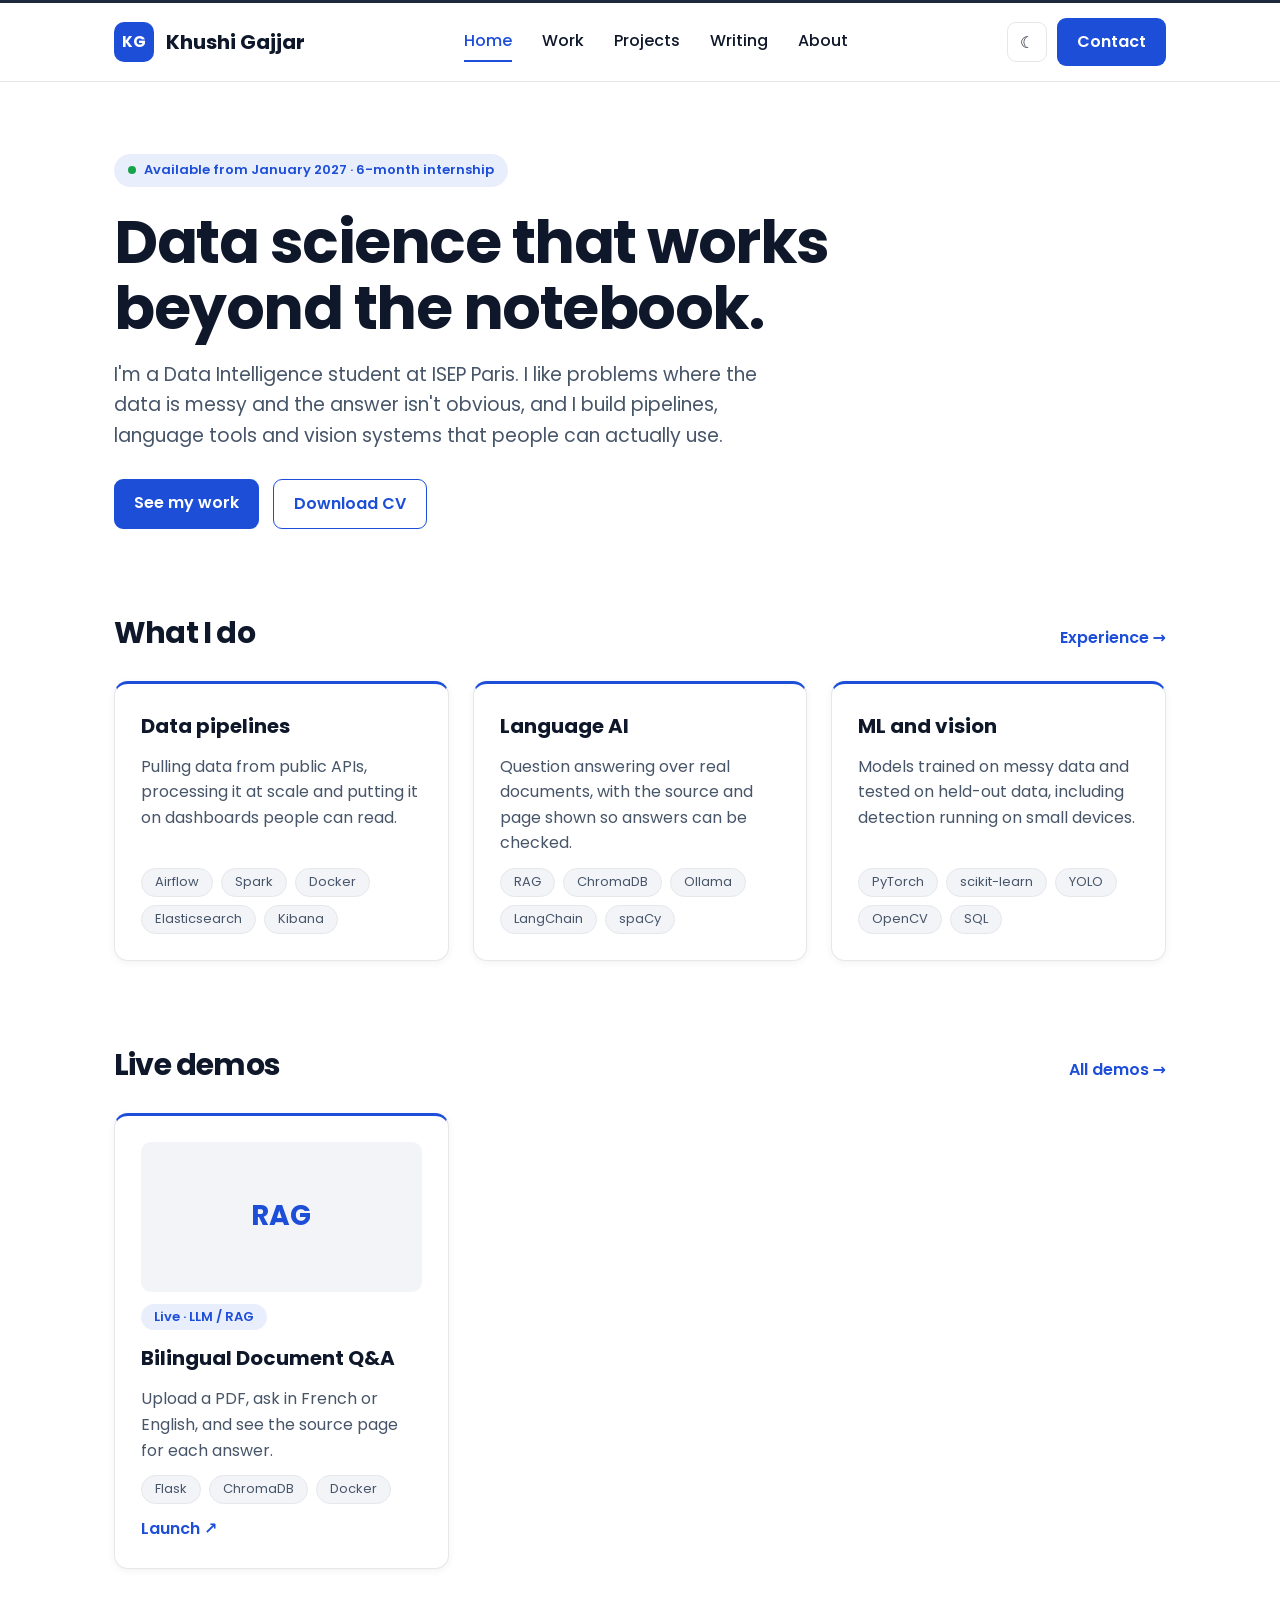
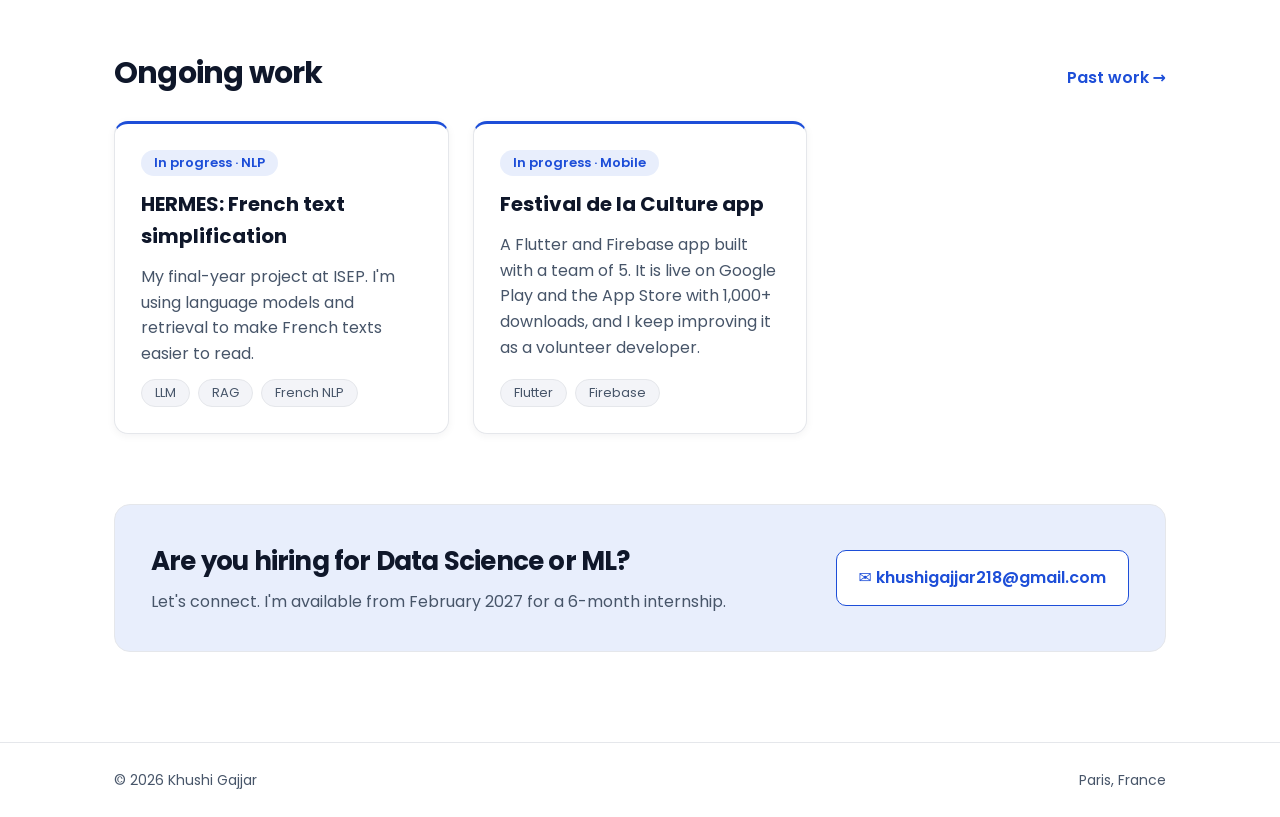
==== commit 3264526a: "Update availability date in index.html" ====
--- a/index.html
+++ b/index.html
@@ -1,6 +1,6 @@
 <!DOCTYPE html><html lang="en"><head><meta charset="UTF-8"><meta name="viewport" content="width=device-width,initial-scale=1"><title>Home | Khushi Gajjar</title><meta name="description" content="Khushi Gajjar, data science and AI student in Paris, building pipelines, RAG apps and edge vision systems."><link rel="preconnect" href="https://fonts.googleapis.com"><link rel="preconnect" href="https://fonts.gstatic.com" crossorigin><link href="https://fonts.googleapis.com/css2?family=Poppins:wght@400;500;600;700&display=swap" rel="stylesheet"><link rel="stylesheet" href="styles.css"></head><body>
 <header><div class="wrap"><a class="brand" href="index.html"><span class="badge">KG</span>Khushi Gajjar</a><nav id="nav"><a href="index.html" class="on">Home</a><a href="work.html">Work</a><a href="projects.html">Projects</a><a href="writing.html">Writing</a><a href="about.html">About</a></nav><div class="tools"><button class="icon" id="theme" aria-label="Toggle dark mode"></button><a class="btn" href="about.html#contact">Contact</a><button class="icon menu" id="menu" aria-label="Menu" aria-expanded="false">☰</button></div></div></header>
-<main><div class="wrap"><span class="avail">Available from February 2027 · 6-month internship</span>
+<main><div class="wrap"><span class="avail">Available from January 2027 · 6-month internship</span>
 <h1>Data science that works<br>beyond the notebook.</h1>
 <p class="lede">I'm a Data Intelligence student at ISEP Paris. I like problems where the data is messy and the answer isn't obvious, and I build pipelines, language tools and vision systems that people can actually use.</p>
 <div class="row"><a class="btn" href="work.html">See my work</a><a class="btn alt" href="CV_Khushi_Gajjar.pdf">Download CV</a></div>
@@ -14,4 +14,4 @@
 <div class="grid"><div class="card"><span class="cat">In progress · NLP</span><h3>HERMES: French text simplification</h3><p>My final-year project at ISEP. I'm using language models and retrieval to make French texts easier to read.</p><div class="tags"><span>LLM</span><span>RAG</span><span>French NLP</span></div></div>
 <div class="card"><span class="cat">In progress · Mobile</span><h3>Festival de la Culture app</h3><p>A Flutter and Firebase app built with a team of 5. It is live on Google Play and the App Store with 1,000+ downloads, and I keep improving it as a volunteer developer.</p><div class="tags"><span>Flutter</span><span>Firebase</span></div></div></div>
 <div class="hire"><div><h2>Are you hiring for Data Science or ML?</h2><p>Let's connect. I'm available from February 2027 for a 6-month internship.</p></div><a class="mail" href="mailto:khushigajjar218@gmail.com">✉ khushigajjar218@gmail.com</a></div></div></main>
-<footer><div class="wrap"><span>© <span id="y"></span> Khushi Gajjar</span><span>Paris, France</span></div></footer><script src="script.js"></script></body></html>+<footer><div class="wrap"><span>© <span id="y"></span> Khushi Gajjar</span><span>Paris, France</span></div></footer><script src="script.js"></script></body></html>
